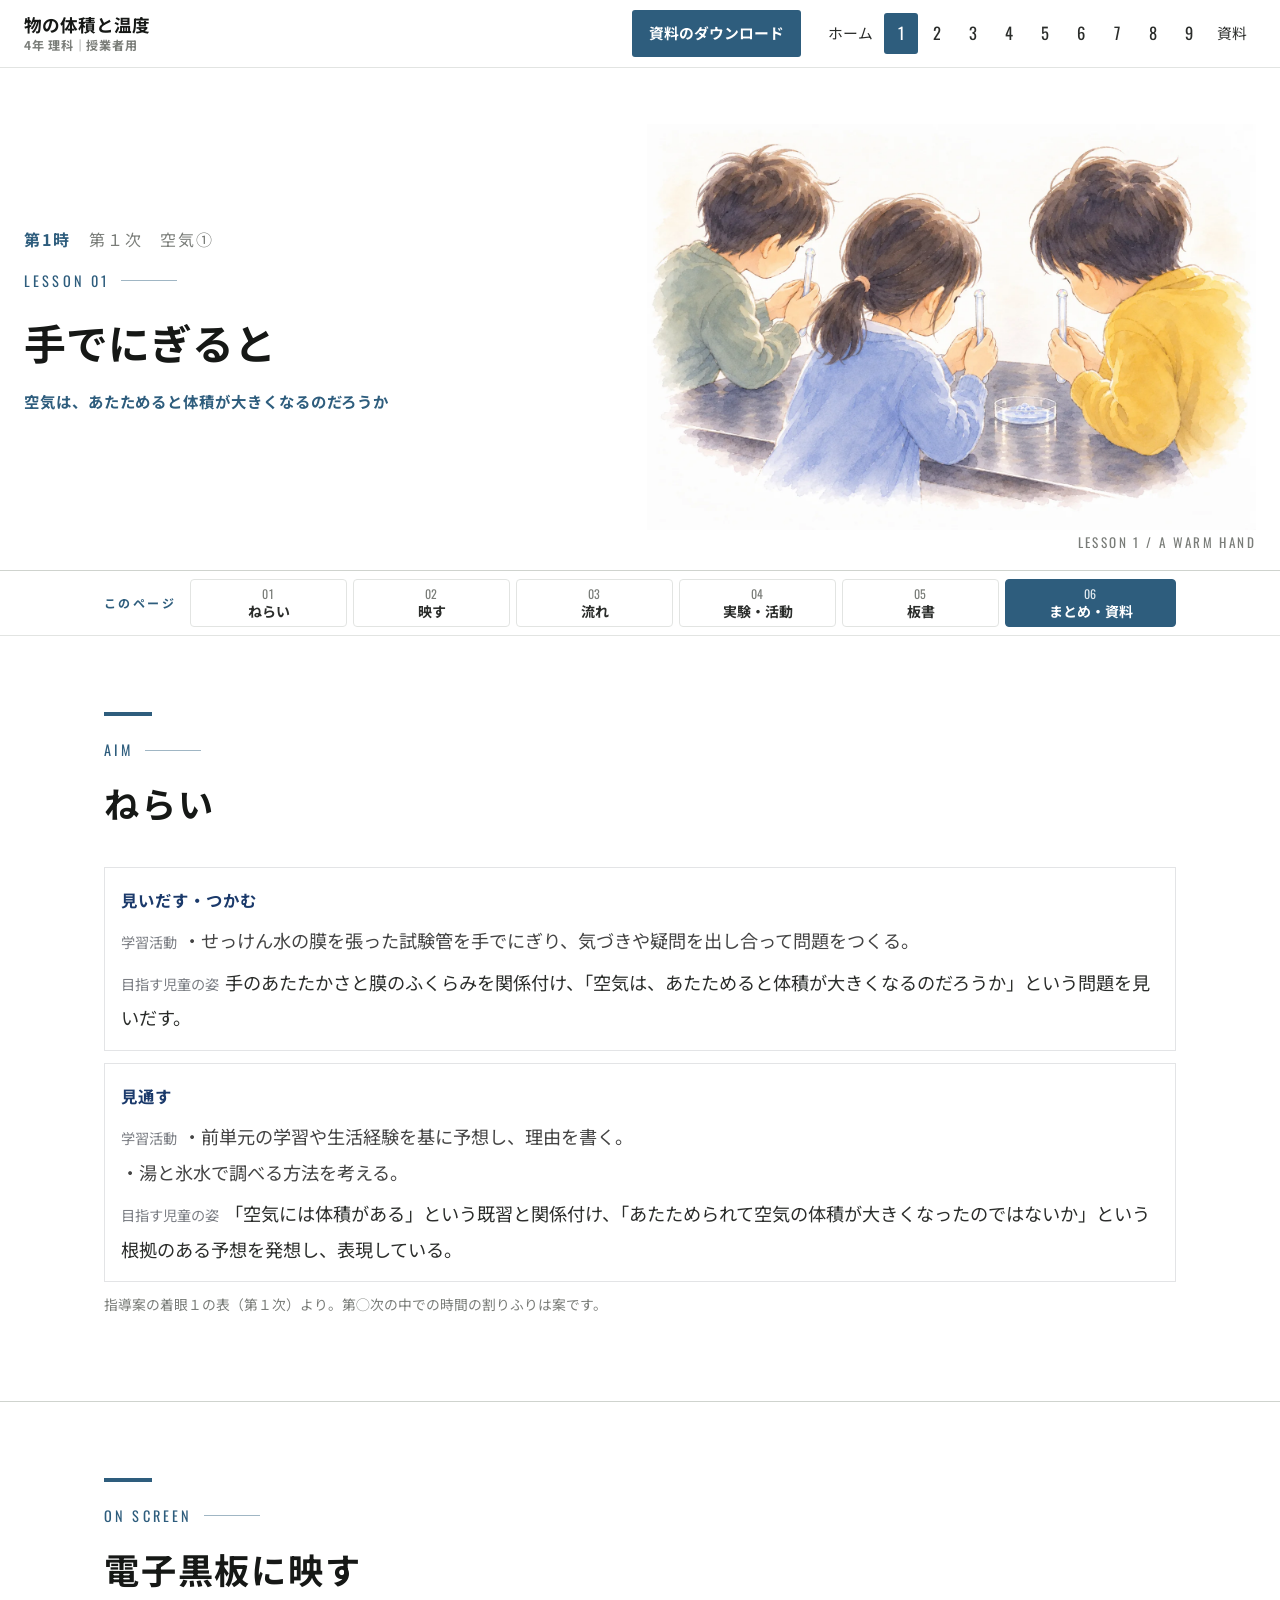
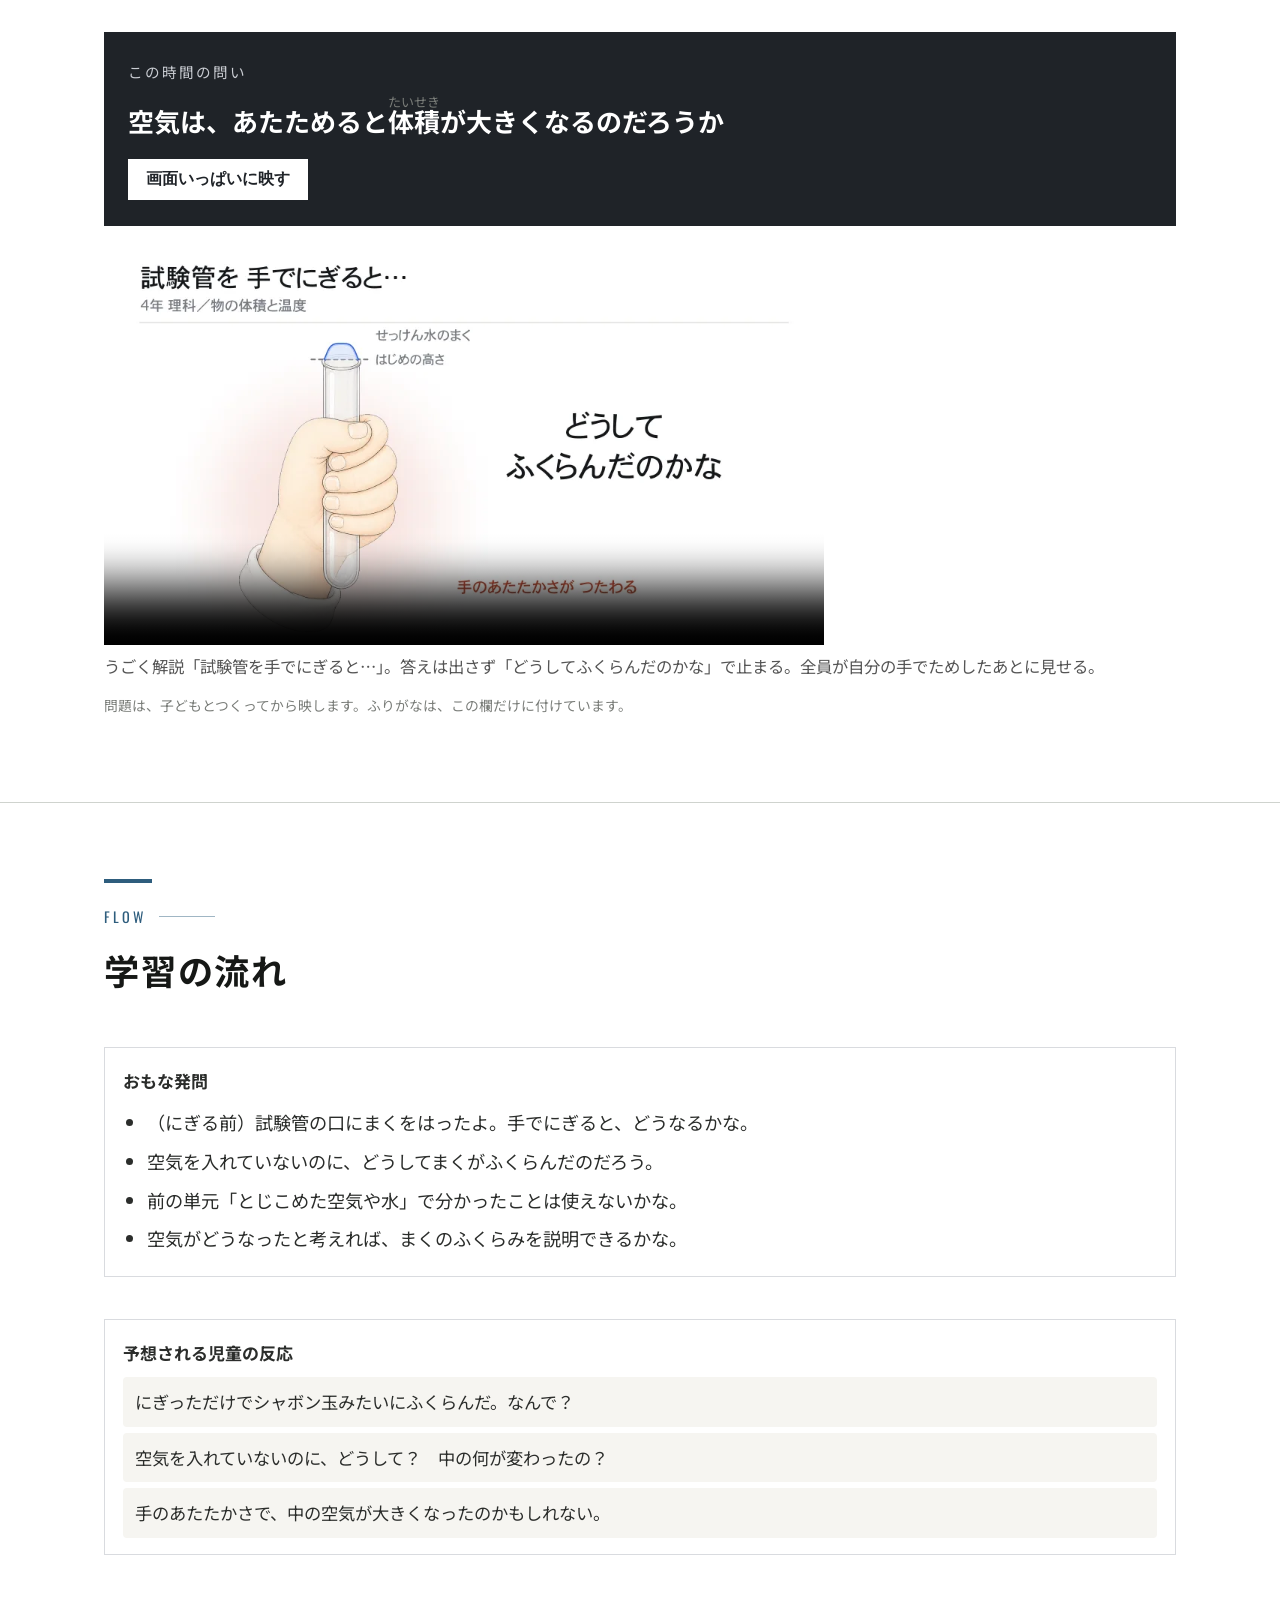
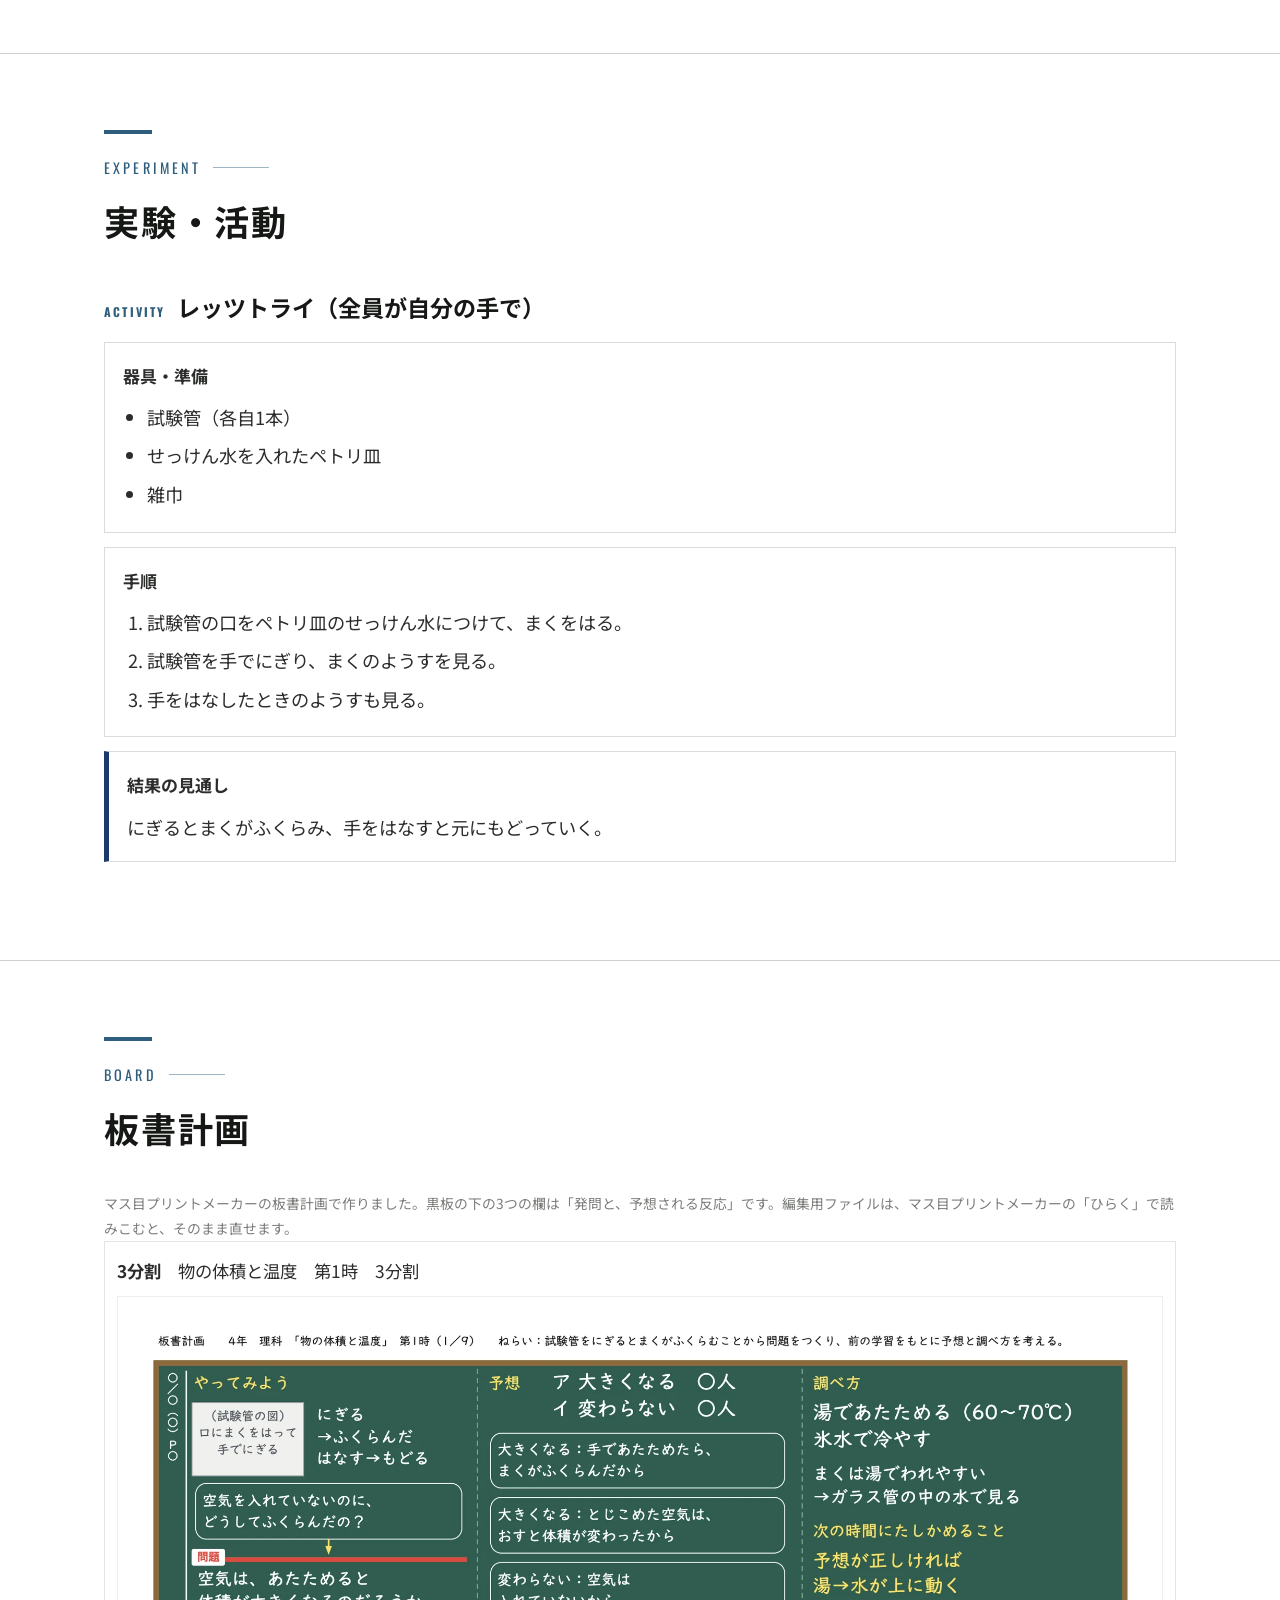
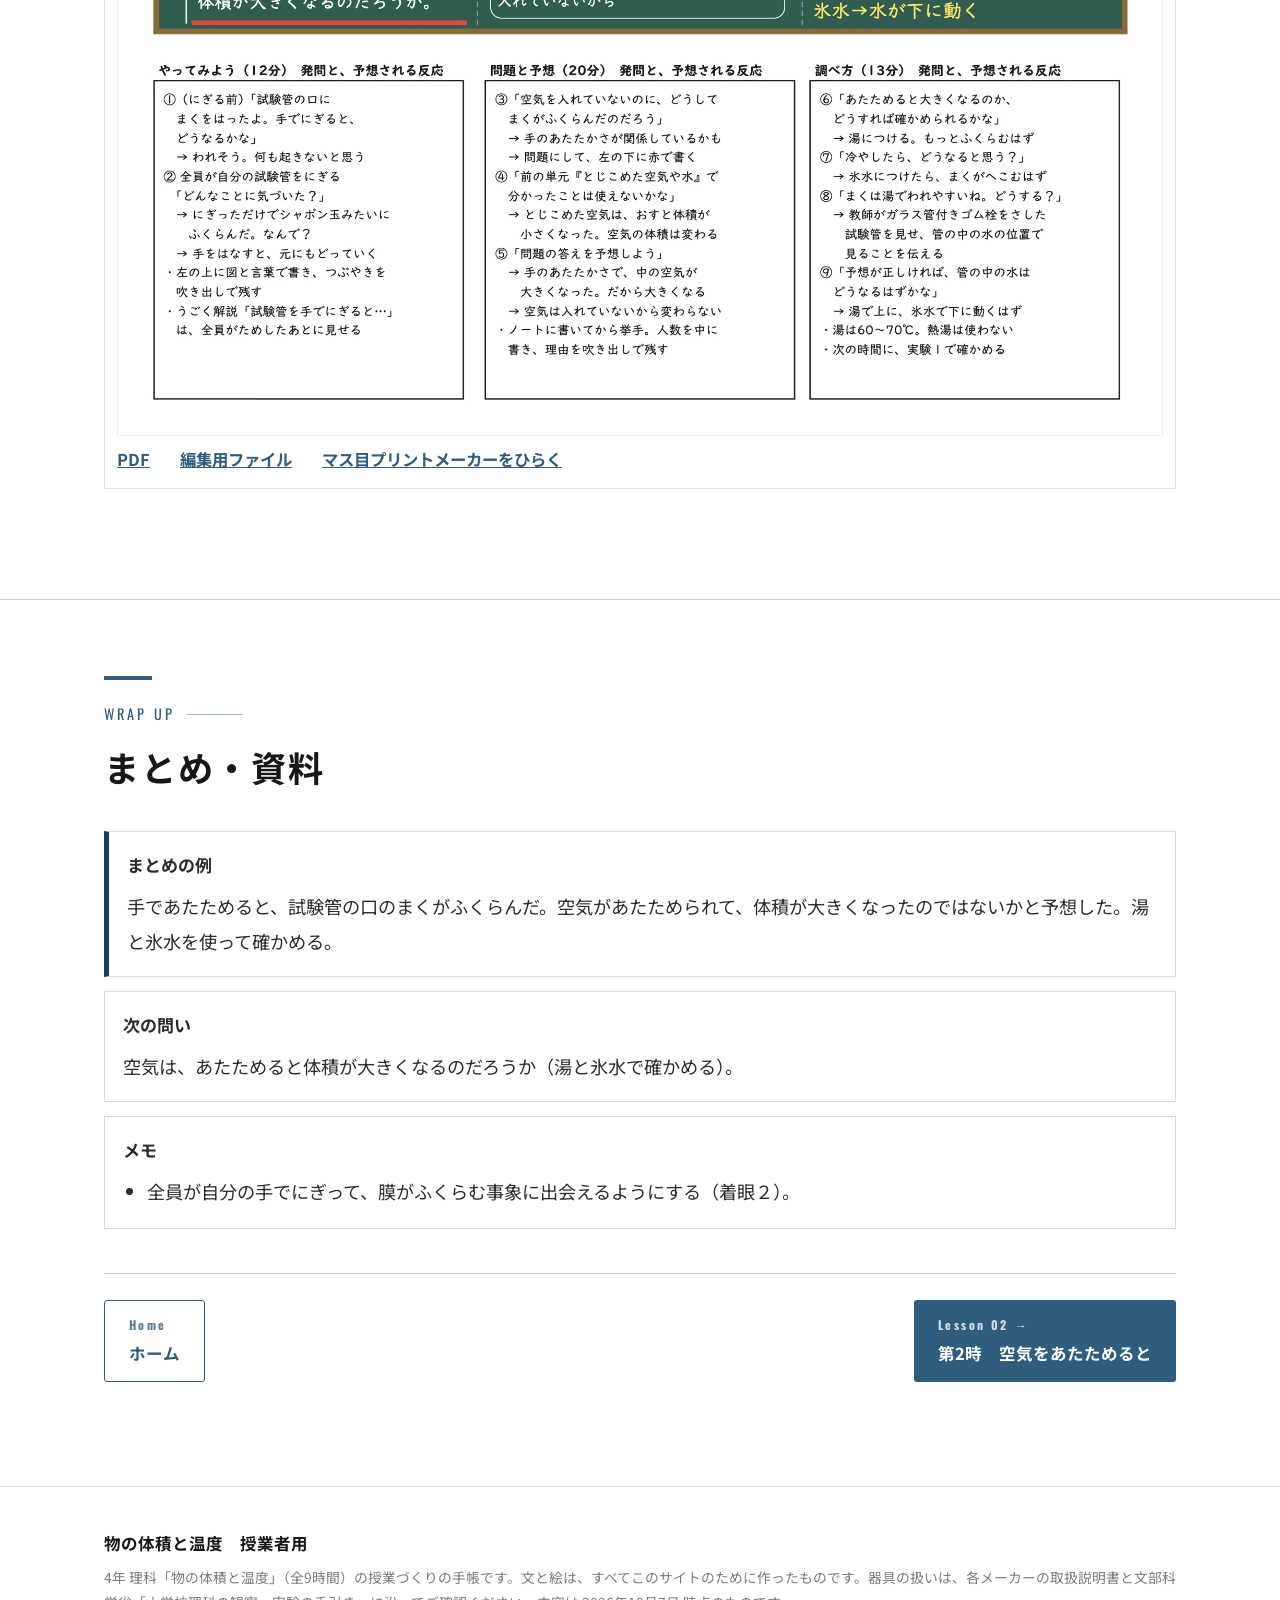
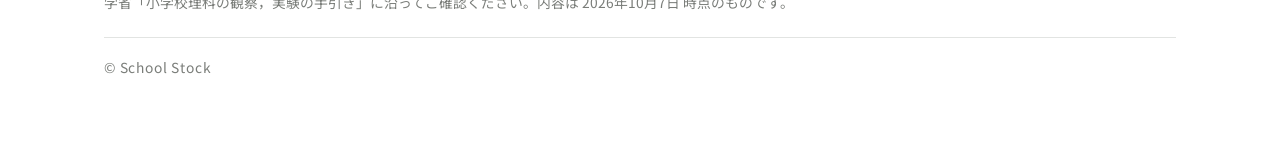
==== h01.html @ b077b233 "4年理科「物の体積と温度」授業者用サイトを公開 各時間のページ、本時の流れ（6場面）、資料のダウンロード（掲示物・カード・スライド・板書計画・ZIP）。  Co-Authored-By: Claude" ====
<!DOCTYPE html>
<html lang="ja">
<head>
<meta charset="UTF-8">
<meta name="viewport" content="width=device-width, initial-scale=1.0">
<title>第1時 手でにぎると｜物の体積と温度 授業者用</title>
<meta name="description" content="4年理科「物の体積と温度」第1時の授業者用ページ。空気は、あたためると体積が大きくなるのだろうか">
<meta name="robots" content="noindex">
<link rel="canonical" href="https://a-tozak.github.io/taiseki-to-ondo/h01.html">
<meta property="og:type" content="website">
<meta property="og:locale" content="ja_JP">
<meta property="og:site_name" content="物の体積と温度　授業者用">
<meta property="og:title" content="第1時 手でにぎると｜物の体積と温度 授業者用">
<meta property="og:description" content="4年理科「物の体積と温度」第1時の授業者用ページ。空気は、あたためると体積が大きくなるのだろうか">
<meta property="og:url" content="https://a-tozak.github.io/taiseki-to-ondo/h01.html">
<meta property="og:image" content="https://a-tozak.github.io/taiseki-to-ondo/assets/og.png">
<meta name="twitter:card" content="summary_large_image">
<link rel="preconnect" href="https://fonts.googleapis.com">
<link rel="preconnect" href="https://fonts.gstatic.com" crossorigin>
<link href="https://fonts.googleapis.com/css2?family=Noto+Sans+JP:wght@400;500;700;900&family=Oswald:wght@400;500&display=swap" rel="stylesheet">
<link rel="stylesheet" href="assets/site.css?v=20261007232726">
</head>
<body>
<header class="site-header"><div class="header-inner">
<a class="brand" href="index.html"><span class="brand-main">物の体積と温度</span><small>4年 理科｜授業者用</small></a>
<div class="header-right"><a class="head-dl" href="shiryo.html"><span class="dl-long">資料のダウンロード</span><span class="dl-short">資料</span></a><button class="nav-toggle" aria-label="メニュー" aria-expanded="false">メニュー</button></div>
<nav class="gnav"><ul><li><a href="index.html">ホーム</a></li><li><a href="h01.html" aria-current="page" class="num">1</a></li><li><a href="h02.html" class="num">2</a></li><li><a href="h03.html" class="num">3</a></li><li><a href="h04.html" class="num">4</a></li><li><a href="h05.html" class="num">5</a></li><li><a href="h06.html" class="num">6</a></li><li><a href="h07.html" class="num">7</a></li><li><a href="h08.html" class="num">8</a></li><li><a href="h09.html" class="num">9</a></li><li><a href="shiryo.html">資料</a></li></ul></nav>
</div></header>
<div class="hero"><div class="hero-inner">
<div class="hero-text"><p class="hero-era"><b>第1時</b>　第１次　空気①</p><p class="eyebrow">Lesson 01</p>
<h1 class="ja-phrase">手でにぎると</h1>
<p class="hero-mat">空気は、あたためると体積が大きくなるのだろうか</p>
</div>
<div class="hero-art"><img src="assets/img/wc_h01.webp" alt="手でにぎるとの水彩"></div>
<p class="hero-en">Lesson 1 / A warm hand</p>
</div></div>
<nav class="stepnav" aria-label="このページの中身"><div class="wrap"><p class="sn-lab">このページ</p><ol><li><a href="#nerai" data-step="nerai"><span class="n">01</span><span class="t">ねらい</span></a></li><li><a href="#utsusu" data-step="utsusu"><span class="n">02</span><span class="t">映す</span></a></li><li><a href="#nagare" data-step="nagare"><span class="n">03</span><span class="t">流れ</span></a></li><li><a href="#jikken" data-step="jikken"><span class="n">04</span><span class="t">実験・活動</span></a></li><li><a href="#bansho" data-step="bansho"><span class="n">05</span><span class="t">板書</span></a></li><li><a href="#matome" data-step="matome"><span class="n">06</span><span class="t">まとめ・資料</span></a></li></ol></div></nav><section class="block" id="nerai"><div class="wrap"><div class="sec-head"><div class="sec-head-text"><p class="eyebrow">Aim</p><h2 class="ja-phrase">ねらい</h2></div></div><ul class="nerai"><li><span class="dk">見いだす・つかむ</span><p class="ka"><span class="lb">学習活動</span>・せっけん水の膜を張った試験管を手でにぎり、気づきや疑問を出し合って問題をつくる。</p><p class="su"><span class="lb">目指す児童の姿</span>手のあたたかさと膜のふくらみを関係付け、「空気は、あたためると体積が大きくなるのだろうか」という問題を見いだす。</p></li><li><span class="dk">見通す</span><p class="ka"><span class="lb">学習活動</span>・前単元の学習や生活経験を基に予想し、理由を書く。<br>・湯と氷水で調べる方法を考える。</p><p class="su"><span class="lb">目指す児童の姿</span>「空気には体積がある」という既習と関係付け、「あたためられて空気の体積が大きくなったのではないか」という根拠のある予想を発想し、表現している。</p></li></ul><p class="src">指導案の着眼１の表（第１次）より。第◯次の中での時間の割りふりは案です。</p></div></section>
<section class="block" id="utsusu"><div class="wrap"><div class="sec-head"><div class="sec-head-text"><p class="eyebrow">On screen</p><h2 class="ja-phrase">電子黒板に映す</h2></div></div><div class="utsusu"><p class="lb">この時間の問い</p><p class="toi">空気は、あたためると<ruby>体積<rt>たいせき</rt></ruby>が大きくなるのだろうか</p><button type="button" class="btn-proj" data-proj="&lt;p class=&quot;plb&quot;&gt;第1時　この時間の問い&lt;/p&gt;&lt;p class=&quot;pt&quot;&gt;空気は、あたためると&lt;ruby&gt;体積&lt;rt&gt;たいせき&lt;/rt&gt;&lt;/ruby&gt;が大きくなるのだろうか&lt;/p&gt;">画面いっぱいに映す</button></div><div class="media"><video src="assets/img/ugoku_01_te_de_nigiru.mp4" poster="assets/img/ugoku_01_poster.webp" controls loop muted playsinline preload="none"></video><p>うごく解説「試験管を手でにぎると…」。答えは出さず「どうしてふくらんだのかな」で止まる。全員が自分の手でためしたあとに見せる。</p></div><p class="src">問題は、子どもとつくってから映します。ふりがなは、この欄だけに付けています。</p></div></section>
<section class="block" id="nagare"><div class="wrap"><div class="sec-head"><div class="sec-head-text"><p class="eyebrow">Flow</p><h2 class="ja-phrase">学習の流れ</h2></div></div><div class="flow-wrap"><div class="two" style="display:grid;gap:14px"><div class="box"><h3>おもな発問</h3><ul class="tlist"><li>（にぎる前）試験管の口にまくをはったよ。手でにぎると、どうなるかな。</li><li>空気を入れていないのに、どうしてまくがふくらんだのだろう。</li><li>前の単元「とじこめた空気や水」で分かったことは使えないかな。</li><li>空気がどうなったと考えれば、まくのふくらみを説明できるかな。</li></ul></div><div class="box"><h3>予想される児童の反応</h3><ul class="voice"><li>にぎっただけでシャボン玉みたいにふくらんだ。なんで？</li><li>空気を入れていないのに、どうして？　中の何が変わったの？</li><li>手のあたたかさで、中の空気が大きくなったのかもしれない。</li></ul></div></div></div></div></section>
<section class="block" id="jikken"><div class="wrap"><div class="sec-head"><div class="sec-head-text"><p class="eyebrow">Experiment</p><h2 class="ja-phrase">実験・活動</h2></div></div><h3 class="sub"><span class="en">Activity</span>レッツトライ（全員が自分の手で）</h3><div class="box"><h3>器具・準備</h3><ul class="tlist"><li>試験管（各自1本）</li><li>せっけん水を入れたペトリ皿</li><li>雑巾</li></ul></div><div class="box"><h3>手順</h3><ol class="tlist"><li>試験管の口をペトリ皿のせっけん水につけて、まくをはる。</li><li>試験管を手でにぎり、まくのようすを見る。</li><li>手をはなしたときのようすも見る。</li></ol></div><div class="box key"><h3>結果の見通し</h3>にぎるとまくがふくらみ、手をはなすと元にもどっていく。</div></div></section>
<section class="block" id="bansho"><div class="wrap"><div class="sec-head"><div class="sec-head-text"><p class="eyebrow">Board</p><h2 class="ja-phrase">板書計画</h2></div></div><p class="src">マス目プリントメーカーの板書計画で作りました。黒板の下の3つの欄は「発問と、予想される反応」です。編集用ファイルは、マス目プリントメーカーの「ひらく」で読みこむと、そのまま直せます。</p><figure class="bfig"><figcaption><b>3分割</b>　物の体積と温度　第1時　3分割</figcaption><a href="assets/bansho/h01a.pdf" target="_blank" rel="noopener"><img src="assets/bansho/h01a.webp" alt="第1時の板書計画" loading="lazy"></a><p class="bdl"><a href="assets/bansho/h01a.pdf" download>PDF</a>　<a href="assets/bansho/h01a.json" download>編集用ファイル</a>　<a href="https://a-tozak.github.io/School_Stock/tools/masume-print/" target="_blank" rel="noopener">マス目プリントメーカーをひらく</a></p></figure></div></section>
<section class="block" id="matome"><div class="wrap"><div class="sec-head"><div class="sec-head-text"><p class="eyebrow">Wrap up</p><h2 class="ja-phrase">まとめ・資料</h2></div></div><div class="box key"><h3>まとめの例</h3>手であたためると、試験管の口のまくがふくらんだ。空気があたためられて、体積が大きくなったのではないかと予想した。湯と氷水を使って確かめる。</div><div class="box"><h3>次の問い</h3>空気は、あたためると体積が大きくなるのだろうか（湯と氷水で確かめる）。</div><div class="box"><h3>メモ</h3><ul class="tlist"><li>全員が自分の手でにぎって、膜がふくらむ事象に出会えるようにする（着眼２）。</li></ul></div><div class="next-nav"><a class="btn-sub" href="index.html"><span><span class="lbl">Home</span>ホーム</span></a><a class="btn-main" href="h02.html"><span><span class="lbl">Lesson 02 →</span>第2時　空気をあたためると</span></a></div></div></section>
<footer class="site-footer"><div class="wrap">
<p class="f-name">物の体積と温度　授業者用</p>
<p class="f-sub">4年 理科「物の体積と温度」（全9時間）の授業づくりの手帳です。文と絵は、すべてこのサイトのために作ったものです。器具の扱いは、各メーカーの取扱説明書と文部科学省「小学校理科の観察，実験の手引き」に沿ってご確認ください。内容は 2026年10月7日 時点のものです。</p>
<p class="f-copy">© School Stock</p>
</div></footer>
<div class="proj" id="proj" hidden><button type="button" class="proj-close" aria-label="とじる">とじる</button><div class="proj-body" id="proj-body"></div></div>
<script src="assets/site.js"></script>
</body></html>
---- assets/site.css ----
/* ============================================================
   水害にそなえるまち 飯塚（4年 社会）学習サイト
   デザイン方針：研究大会サイトと同じ作り。フラット編集を土台に、
   Noto Sans JPの見出しと水彩で温かみを足す。色は3色（白い紙・墨・藍）
   文字の倍率は build.py の FONT_SCALE（本人指示：1.5倍は大きい→1.25倍）
   ============================================================ */
:root{
  --paper:#ffffff; --ink:#2b2d2b; --black:#161816;
  --line:#e2e4e2; --rule:#cfd3ce; --sub:#7a7d79;
  --accent:#2e5d7d; --accent-wash:#e7eef2;
  --font-hand:"Noto Sans JP","Hiragino Sans","BIZ UDPGothic",sans-serif;
  --font-body:"Noto Sans JP","Hiragino Sans","BIZ UDPGothic",sans-serif;
  --font-gothic:"Noto Sans JP","Hiragino Sans",sans-serif;
  --font-en:"Oswald","Arial Narrow",sans-serif;
}
*{margin:0;padding:0;box-sizing:border-box}
html{scroll-behavior:smooth}
body{font-family:var(--font-body);color:var(--ink);background:var(--paper);line-height:1.95;font-size:18.2px;-webkit-font-smoothing:antialiased;overflow-x:clip}
img{max-width:100%;display:block}
a{color:var(--accent)}
ruby rt{font-size:.48em;color:var(--sub);font-weight:400;letter-spacing:0}
.ja-phrase{word-break:auto-phrase;text-wrap:pretty}
.ja-phrase-c{word-break:auto-phrase;text-wrap:balance}
.nowrap{white-space:nowrap}
.wrap{max-width:1120px;margin:0 auto;padding:0 24px}

/* ---- 英字ラベル ---- */
.eyebrow{font-family:var(--font-en);font-size:14.3px;letter-spacing:.22em;text-transform:uppercase;color:var(--accent);display:flex;align-items:center;gap:12px}
.eyebrow::after{content:"";height:1px;width:56px;background:var(--accent);opacity:.45}
.eyebrow.ja{font-family:var(--font-body);font-weight:700;font-size:14.3px;letter-spacing:.16em;text-transform:none}

/* ---- 固定ヘッダー ---- */
.site-header{position:sticky;top:0;z-index:50;background:color-mix(in srgb,var(--paper) 92%,transparent);backdrop-filter:blur(6px);border-bottom:1px solid var(--line)}
.header-inner{max-width:1280px;margin:0 auto;padding:10px 24px;display:flex;align-items:center;gap:18px}
.brand{margin-right:auto;font-family:var(--font-hand);font-weight:700;font-size:17.6px;line-height:1.35;color:var(--black);text-decoration:none}
.brand small{display:block;font-size:12.1px;color:var(--sub);font-family:var(--font-body);letter-spacing:.06em;white-space:nowrap}
.brand-main{display:block;white-space:nowrap;overflow:hidden;text-overflow:ellipsis}
.header-right{display:flex;align-items:center;gap:10px;flex-shrink:0}
.head-dl{display:inline-flex;align-items:center;gap:7px;white-space:nowrap;font-size:14.8px;font-weight:700;text-decoration:none;color:#fff;background:var(--accent);padding:9px 17px;border-radius:3px}
.head-dl:hover{opacity:.88}
.dl-short{display:none}
.nav-toggle{display:none}
.gnav ul{display:flex;gap:2px;list-style:none;align-items:center}
.gnav a{display:block;padding:8px 9px;font-size:14.8px;color:var(--ink);text-decoration:none;border-radius:3px;white-space:nowrap}
.gnav a.num{font-family:var(--font-en);font-size:16.5px;letter-spacing:.04em;padding:4px 8px;min-width:34px;text-align:center}
.gnav a:hover{background:var(--accent-wash);color:var(--accent)}
.gnav a[aria-current="page"]{background:var(--accent);color:#fff}

/* ---- ヒーロー ---- */
.hero{position:relative;overflow:hidden;border-bottom:1px solid var(--rule)}
.hero-inner{max-width:1280px;margin:0 auto;padding:56px 24px 40px;display:grid;grid-template-columns:minmax(0,48%) minmax(0,52%);gap:32px;align-items:center}
.hero-text{position:relative;z-index:2}
.hero-era{font-size:16px;letter-spacing:.12em;color:var(--sub);margin-bottom:12px}
.hero-era b{color:var(--accent);font-weight:700}
.hero .eyebrow{margin-bottom:14px}
.hero h1{font-family:var(--font-hand);font-weight:700;color:var(--black);font-size:clamp(26.4px,3.52vw,41.8px);line-height:1.6;margin-bottom:14px;word-break:auto-phrase;text-wrap:pretty}
.hero h1 .q{display:block;font-family:var(--font-body);font-weight:700;font-size:14.3px;letter-spacing:.24em;color:var(--accent);margin-bottom:8px}
.hero .lede{font-size:17px;line-height:1.9;max-width:30em;color:var(--ink)}
.hero-day{display:inline-flex;align-items:baseline;gap:12px;margin-top:22px;font-family:var(--font-en);color:var(--accent);font-size:16.5px;letter-spacing:.1em}
.hero-day b{font-size:clamp(37.4px,4.4vw,57.2px);font-weight:500;line-height:1;letter-spacing:.02em}
.hero-day span{font-family:var(--font-body);font-size:15.4px;color:var(--ink);letter-spacing:.04em}
.hero-art{position:relative;z-index:1;min-height:280px}
.hero-art img{width:100%;height:100%;object-fit:contain}
.hero-art.photo img{object-fit:cover;aspect-ratio:4/3;border:1px solid var(--line)}
.hero-art .cap{font-size:13.8px;color:var(--sub);margin-top:8px;line-height:1.7}
.hero-en{position:absolute;right:24px;bottom:14px;z-index:2;font-family:var(--font-en);font-size:13.2px;letter-spacing:.18em;color:var(--sub);text-transform:uppercase}

/* ---- 学習問題の帯 ---- */
.theme-band{background:#fff;border-bottom:1px solid var(--rule);padding:60px 0 66px;text-align:center}
.tb-label{font-size:13.8px;letter-spacing:.34em;color:var(--accent);margin-bottom:20px;font-weight:700}
.tb-main{font-family:var(--font-gothic);font-weight:900;color:var(--black);font-size:clamp(22px,3.63vw,41.8px);line-height:1.7;letter-spacing:.01em;word-break:auto-phrase;text-wrap:balance}
.tb-main rt{font-weight:400}
.tb-sub{font-size:15.4px;color:var(--sub);margin-top:18px;line-height:1.9;word-break:auto-phrase;text-wrap:balance}

/* ---- セクション ---- */
section.block{padding:76px 0 84px;background:#fff;scroll-margin-top:64px}
section.block + section.block{border-top:1px solid var(--rule)}
.sec-head{margin-bottom:36px;display:flex;align-items:flex-end;gap:26px;justify-content:space-between}
.sec-head-text{flex:1;min-width:0}
.sec-head-text::before{content:"";display:block;width:48px;height:4px;background:var(--accent);margin-bottom:20px}
.sec-head h2{font-family:var(--font-hand);font-weight:700;color:var(--black);font-size:clamp(26.4px,3.3vw,35.2px);line-height:1.55;margin-top:12px;letter-spacing:.05em}
.sec-motif{width:150px;flex-shrink:0;margin-bottom:-6px}
.sec-motif img{width:100%;height:auto}
.sec-lead{font-size:17px;color:var(--ink);max-width:36em;margin-bottom:26px;line-height:2}
h3.sub{font-family:var(--font-hand);font-weight:700;font-size:clamp(18.7px,2.2vw,23.1px);color:var(--black);margin:40px 0 14px;line-height:1.7;display:flex;align-items:baseline;gap:12px}
h3.sub .en{font-family:var(--font-en);font-size:12.1px;letter-spacing:.18em;color:var(--accent);text-transform:uppercase}

/* ---- 写真 ---- */
.pgrid{display:grid;grid-template-columns:repeat(auto-fit,minmax(250px,1fr));gap:22px 24px}
.zgrid{display:grid;grid-template-columns:repeat(auto-fit,minmax(330px,1fr));gap:22px 24px}
figure.ph{margin:0;background:#fff;border:1px solid var(--line);padding:10px 10px 12px}
figure.ph img{width:100%;aspect-ratio:4/3;object-fit:cover}
.zgrid figure.ph img{aspect-ratio:auto;object-fit:contain;background:#fff}
figure.ph figcaption{font-size:14.8px;line-height:1.75;margin-top:10px;padding:0 2px}
figure.ph figcaption b{font-family:var(--font-hand);font-weight:700;font-size:16.5px;color:var(--black);display:block}
figure.ph figcaption .place{color:var(--ink);display:block}
figcaption .cr{display:block;font-family:var(--font-en);font-size:11.6px;letter-spacing:.12em;color:var(--sub);margin-top:4px;text-transform:uppercase}
.pair{display:grid;grid-template-columns:1fr 1fr;gap:12px;margin:0 0 22px;border:1px solid var(--line);padding:12px}
.pair figure.ph{border:none;padding:0}
.pair figure.ph figcaption b{font-size:15.4px}
.pair .place{grid-column:1/-1;font-size:14.8px;color:var(--ink);padding:4px 2px 0;border-top:1px solid var(--line);margin-top:2px}
.pair .place .cr{display:inline;margin-left:8px}
@media(max-width:560px){.pair{grid-template-columns:1fr}}

/* ---- 表 ---- */
.tbl{width:100%;margin:6px 0 0;display:block;overflow-x:auto}
.tbl table{width:100%;border-collapse:collapse;min-width:520px;font-size:16px}
.tbl th{text-align:left;font-weight:600;color:var(--black);padding:11px 10px;border-bottom:1px solid var(--rule);font-size:14.8px;letter-spacing:.06em;white-space:nowrap}
.tbl td{padding:12px 10px;border-bottom:1px solid var(--line);vertical-align:top;line-height:1.8;word-break:auto-phrase}
.tbl td:first-child{font-weight:600;color:var(--black);white-space:nowrap}
.tbl td b{font-family:var(--font-en);font-weight:500;font-size:18.7px;color:var(--accent);letter-spacing:.03em}
.src{font-size:13.8px;color:var(--sub);line-height:1.8;margin-top:10px}
.src a{color:var(--sub)}

/* ---- 最近の災害（年表） ---- */
.tl{list-style:none;margin-top:8px}
.tl li{position:relative;display:grid;grid-template-columns:190px 1fr;gap:26px;padding:0 0 26px}
.tl li::before{content:"";position:absolute;left:212px;top:10px;bottom:-4px;width:1px;background:var(--line)}
.tl li:last-child::before{display:none}
.tl li::after{content:"";position:absolute;left:208px;top:7px;width:9px;height:9px;border-radius:50%;background:#fff;border:2px solid var(--accent)}
.tl .d{font-family:var(--font-en);font-size:17px;letter-spacing:.05em;color:var(--accent);text-align:right;padding-right:34px;padding-top:2px}
.tl .b{padding-left:16px}
.tl .b b{font-family:var(--font-hand);font-weight:700;font-size:18.7px;color:var(--black)}
.tl .b p{font-size:16px;color:var(--ink);margin-top:2px}
.tl .b a{font-size:14.3px;display:inline-block;margin-top:4px}

/* ---- かんがえる ---- */
.toi-list{list-style:none;margin-top:4px}
.toi-list li{display:grid;grid-template-columns:84px 1fr;gap:16px;padding:22px 4px;border-top:1px solid var(--line)}
.toi-list li:last-child{border-bottom:1px solid var(--line)}
.toi-list .qno{font-family:var(--font-en);font-size:24.2px;color:var(--accent);letter-spacing:.04em;line-height:1.3;padding-top:2px}
.toi-list .q{font-family:var(--font-hand);font-weight:700;font-size:clamp(18.7px,2.2vw,22px);color:var(--black);line-height:1.8;word-break:auto-phrase}
.toi-list .hint{font-size:15.4px;color:var(--sub);margin-top:8px;line-height:1.85}
.toi-list .hint::before{content:"ヒント　";color:var(--accent);font-weight:700;font-size:13.2px;letter-spacing:.1em}

/* ---- しらべる（リンク） ---- */
.links{list-style:none;border-top:1px solid var(--line)}
.links li{display:grid;grid-template-columns:1fr auto;gap:4px 18px;align-items:baseline;padding:16px 4px;border-bottom:1px solid var(--line)}
.links .t{font-family:var(--font-hand);font-weight:700;font-size:18.2px;color:var(--accent);text-decoration:none;line-height:1.7}
.links .t:hover{text-decoration:underline}
.links .w{font-family:var(--font-en);font-size:12.6px;letter-spacing:.14em;color:var(--sub);white-space:nowrap}
.links p{grid-column:1/-1;font-size:15.4px;color:var(--ink);line-height:1.85;margin:0}
.links p::before{content:"ここを見る　";color:var(--accent);font-weight:700;font-size:13.2px;letter-spacing:.1em}
@media(max-width:560px){.links li{grid-template-columns:1fr}}

/* ---- ことば ---- */
.kotoba{border-top:1px solid var(--line)}
.kotoba > div{display:grid;grid-template-columns:260px 1fr;gap:14px;padding:16px 4px;border-bottom:1px solid var(--line)}
.kotoba dt{font-family:var(--font-hand);font-weight:700;font-size:19.8px;color:var(--black);line-height:1.6}
.kotoba dt rt{font-size:.5em}
.kotoba dd{font-size:16.5px;line-height:1.9}
@media(max-width:700px){.kotoba > div{grid-template-columns:1fr;gap:4px}}

/* ---- まとめ ---- */
.matome-card{border:1px solid var(--line);padding:34px 38px;background:#fff}
.matome-card .mc-label{font-family:var(--font-en);font-size:13.2px;letter-spacing:.2em;color:var(--accent);margin-bottom:12px}
.matome-card p.m{font-family:var(--font-hand);font-weight:700;font-size:clamp(19.8px,2.64vw,26.4px);line-height:1.9;color:var(--black);word-break:auto-phrase}
.nextq{margin-top:18px;border:1px dashed var(--sub);padding:20px 26px;display:grid;grid-template-columns:auto 1fr;gap:6px 22px;align-items:baseline}
.nextq .en{font-family:var(--font-en);font-size:13.2px;letter-spacing:.2em;color:var(--sub);text-transform:uppercase}
.nextq p{font-size:18.2px;font-weight:700;color:var(--black);line-height:1.8;word-break:auto-phrase}
@media(max-width:560px){.nextq{grid-template-columns:1fr}}

/* ---- 箱 ---- */
.note{margin-top:22px;padding:16px 20px;background:#fff;border:1px dashed var(--sub);font-size:16px;color:var(--sub);line-height:1.9}
.note b{color:var(--black)}
.warn{margin-top:22px;padding:18px 22px;border:1px solid var(--accent);background:var(--accent-wash);font-size:16px;line-height:1.95}
.warn h4{font-family:var(--font-hand);font-weight:700;font-size:18.2px;color:var(--accent);margin-bottom:6px}

/* ---- ボタン ---- */
.btn-main,.btn-sub{display:inline-flex;align-items:center;gap:9px;text-decoration:none;font-size:16.5px;font-weight:700;padding:12px 24px;border-radius:3px}
.btn-main{background:var(--accent);color:#fff}
.btn-sub{background:transparent;color:var(--accent);border:1px solid var(--accent)}
.btn-main:hover,.btn-sub:hover{opacity:.88}
.next-nav{display:flex;justify-content:space-between;gap:12px;flex-wrap:wrap;margin-top:44px;padding-top:26px;border-top:1px solid var(--rule)}
.next-nav a{max-width:100%}
.next-nav .lbl{font-family:var(--font-en);font-size:12.1px;letter-spacing:.2em;display:block;opacity:.8}

/* ---- 10時間の地図 ---- */
.lmap{display:grid;grid-template-columns:repeat(auto-fit,minmax(250px,1fr));gap:16px}
.lcard{background:#fff;border:1px solid var(--line);padding:22px 22px 20px;display:flex;flex-direction:column;gap:6px;text-decoration:none;color:var(--ink);min-height:150px}
.lcard:hover{border-color:var(--accent)}
.lcard .d{font-family:var(--font-en);font-size:14.3px;letter-spacing:.12em;color:var(--accent)}
.lcard .no{font-size:13.8px;font-weight:700;letter-spacing:.14em;color:var(--sub)}
.lcard h4{font-family:var(--font-hand);font-weight:700;font-size:18.2px;color:var(--black);line-height:1.7;flex:1;word-break:auto-phrase}
.lcard .en{font-family:var(--font-en);font-size:12.1px;letter-spacing:.12em;color:var(--sub);text-transform:uppercase}

/* ---- 帯（水彩＋一言） ---- */
.band{padding:30px 0 38px;background:#fff;border-top:1px solid var(--rule);border-bottom:1px solid var(--rule)}
.band-inner{max-width:1280px;margin:0 auto;padding:0 24px;display:flex;align-items:center;justify-content:center;gap:44px}
.band-inner img{width:30%;height:auto;flex-shrink:0}
.band-copy{flex:0 1 auto;min-width:0}
.band-copy .bc-label{font-family:var(--font-en);font-size:13.2px;letter-spacing:.22em;color:var(--accent);margin-bottom:12px}
.band-copy p{font-family:var(--font-hand);font-weight:700;color:var(--black);font-size:clamp(18.7px,2.31vw,26.4px);line-height:1.9;word-break:auto-phrase;text-wrap:pretty}
.band-copy .sm{font-family:var(--font-body);font-weight:400;font-size:15.4px;color:var(--sub);margin-top:10px}

/* ---- つかい方 ---- */
.steps{list-style:none;margin-top:4px}
.steps li{position:relative;display:grid;grid-template-columns:130px 1fr;gap:26px;padding:0 0 26px}
.steps li::before{content:"";position:absolute;left:152px;top:12px;bottom:-4px;width:1px;background:var(--line)}
.steps li:last-child::before{display:none}
.steps li::after{content:"";position:absolute;left:148px;top:9px;width:9px;height:9px;border-radius:50%;background:#fff;border:2px solid var(--accent)}
.steps .n{font-family:var(--font-en);font-size:17.6px;letter-spacing:.08em;color:var(--accent);text-align:right;padding-right:34px;padding-top:2px}
.steps .b{padding-left:16px}
.steps .b b{font-family:var(--font-hand);font-weight:700;font-size:19.8px;color:var(--black)}
.steps .b p{font-size:16px;color:var(--ink);margin-top:2px}

/* ---- 出典 ---- */
.srcs{list-style:none;border-top:1px solid var(--line)}
.srcs li{padding:12px 4px;border-bottom:1px solid var(--line);font-size:16px;line-height:1.85}

/* ---- フッター ---- */
.site-footer{border-top:1px solid var(--line);background:#fff;padding:40px 0 80px;margin-top:20px}
.f-art{width:88px;margin:0 0 18px}
.f-art img{width:100%;height:auto}
.site-footer .f-name{font-family:var(--font-hand);font-weight:700;font-size:16.5px;color:var(--black)}
.site-footer .f-sub{font-size:13.8px;color:var(--sub);margin-top:6px;line-height:1.8}
.site-footer .f-copy{font-size:13.8px;letter-spacing:.06em;color:var(--sub);margin-top:22px;padding-top:16px;border-top:1px solid var(--line)}

/* ---- レスポンシブ ---- */
@media(max-width:1080px){
  .hero-inner{grid-template-columns:1fr;padding-top:36px}
  .hero-art{min-height:200px;order:-1}
  .nav-toggle{display:block;appearance:none;background:none;border:1px solid var(--line);border-radius:3px;padding:6px 12px;font-size:14.3px;color:var(--ink);cursor:pointer;white-space:nowrap;flex-shrink:0;font-family:var(--font-body)}
  .brand{max-width:calc(100% - 210px);font-size:15.4px}
  .head-dl{font-size:13.8px;padding:8px 13px}
  .gnav{display:none;position:absolute;top:100%;left:0;right:0;background:var(--paper);border-bottom:1px solid var(--line)}
  .gnav.open{display:block}
  .gnav ul{flex-wrap:wrap;padding:10px 16px 14px;gap:6px}
  .gnav a{padding:9px 12px;font-size:15.4px;border:1px solid var(--line)}
  .gnav a.num{min-width:40px}
  .theme-band{padding:44px 0 48px}
  .tl li{grid-template-columns:86px 1fr}
  .tl li::before{left:104px}.tl li::after{left:100px}
  .tl .d{padding-right:24px;font-size:14.8px}
  .steps li{grid-template-columns:70px 1fr}.steps li::before{left:90px}.steps li::after{left:86px}.steps .n{padding-right:22px}
  .band-inner{flex-direction:column;gap:18px}.band-inner img{width:60%}
  .sec-motif{width:92px}
}
/* ---- テーマ型のヒーローとカード（2026-09-06 本人指示：問いを先に並べない） ---- */
.hero-mat{font-size:15.4px;color:var(--accent);font-weight:700;letter-spacing:.06em;margin:-4px 0 14px}
.lmap{grid-template-columns:repeat(auto-fit,minmax(230px,1fr));gap:18px}
.lcard{padding:0 0 18px;gap:0;min-height:0}
.lcard img{width:100%;aspect-ratio:3/2;object-fit:contain;background:#fff;border-bottom:1px solid var(--line);padding:6px}
.lcard .no{display:flex;justify-content:space-between;align-items:baseline;padding:14px 18px 0;font-size:13.8px;color:var(--sub);letter-spacing:.14em}
.lcard .no .d{font-family:var(--font-en);font-size:13.2px;letter-spacing:.12em;color:var(--accent)}
.lcard h4{font-family:var(--font-hand);font-weight:700;font-size:22px;color:var(--black);line-height:1.5;padding:4px 18px 0;flex:0 0 auto}
.lcard p{font-size:14.3px;color:var(--sub);line-height:1.7;padding:6px 18px 0}
.toi-main{border:1px solid var(--accent);background:var(--accent-wash);padding:20px 26px;margin:0 0 22px}
.toi-main .lab{display:block;font-size:13.2px;font-weight:700;letter-spacing:.24em;color:var(--accent);margin-bottom:6px}
.toi-main p{font-family:var(--font-hand);font-weight:700;font-size:clamp(20.9px,2.64vw,26.4px);color:var(--black);line-height:1.7}
/*NOSCALE*/
@media(max-width:640px){
  .hero-en{display:none}
  .dl-long{display:none}.dl-short{display:inline}
  .head-dl{padding:8px 11px;font-size:15px}
  .nav-toggle{font-size:14px;padding:7px 10px}
  .header-inner{gap:10px;padding:10px 14px}
  .brand{max-width:calc(100% - 150px);font-size:15px}
  .brand small{font-size:11px}
  .gnav a{font-size:16px}.gnav a.num{font-size:17px}
  .hero-day b{font-size:44px}
  .tbl table{min-width:640px}
  .toi-list li{grid-template-columns:44px 1fr;gap:10px}
  .toi-list .qno{font-size:27px}
  .matome-card{padding:24px 20px}
  .sec-head{align-items:flex-start;flex-direction:column-reverse;gap:10px}
}
@media print{.site-header,.next-nav,.head-dl{display:none}section.block{padding:30px 0}}

/* ---- 付箋（問い・まとめをかくす。タップではがす）---- */
.fusen-wrap{position:relative}
.fusen-wrap:not(.open) .fusen-body{visibility:hidden}
.fusen{position:absolute;inset:-6px -8px;width:auto;height:auto;border:0;cursor:pointer;
  background:#fff6c2;border-radius:2px;box-shadow:0 3px 10px rgba(0,0,0,.14),inset 0 -24px 0 rgba(0,0,0,.025);
  transform:rotate(-.6deg);display:flex;flex-direction:column;align-items:center;justify-content:center;gap:6px;
  font-family:var(--font-hand);color:#5a4a12;transition:transform .42s cubic-bezier(.4,0,.2,1),opacity .42s;z-index:2}
.fusen::before{content:"";position:absolute;top:-10px;left:50%;transform:translateX(-50%) rotate(1.5deg);width:74px;height:22px;background:rgba(210,200,160,.55)}
.fusen .fl{font-size:22px;font-weight:700;letter-spacing:.06em}
.fusen .ft{font-size:13px;color:#8a7a3a;letter-spacing:.1em}
.fusen:hover{transform:rotate(-.6deg) translateY(-2px)}
.fusen.peel{transform:rotate(8deg) translate(30%,-40%) scale(.85);opacity:0;pointer-events:none}
.toi-list li .fusen-wrap{min-height:64px}
@media(max-width:560px){.fusen .fl{font-size:18px}.fusen .ft{font-size:12px}}

#matome .fusen-wrap + .fusen-wrap{margin-top:26px}

/* ---- いまここ（段取りバー）---- */
.stepnav{position:sticky;top:60px;z-index:40;background:color-mix(in srgb,var(--paper) 94%,transparent);backdrop-filter:blur(6px);border-bottom:1px solid var(--line)}
.stepnav .wrap{display:flex;align-items:center;gap:14px;padding-top:8px;padding-bottom:8px}
.stepnav .sn-lab{font-size:12px;font-weight:700;letter-spacing:.2em;color:var(--accent);white-space:nowrap;flex-shrink:0}
.stepnav ol{list-style:none;display:flex;gap:6px;flex:1;min-width:0;overflow-x:auto;scrollbar-width:none}
.stepnav ol::-webkit-scrollbar{display:none}
.stepnav li{flex:1 0 auto}
.stepnav a{display:flex;flex-direction:column;align-items:center;gap:1px;min-width:92px;padding:6px 10px;border:1px solid var(--line);border-radius:4px;text-decoration:none;color:var(--ink);background:#fff;line-height:1.3}
.stepnav a .n{font-family:var(--font-en);font-size:12px;letter-spacing:.08em;color:var(--sub)}
.stepnav a .t{font-size:14px;font-weight:700}
.stepnav a .d{font-size:10.5px;color:var(--sub);white-space:nowrap}
.stepnav a.on{background:var(--accent);border-color:var(--accent);color:#fff}
.stepnav a.on .n,.stepnav a.on .d{color:#dfe8ee} .stepnav a.on rt{color:#dfe8ee}
@media(max-width:860px){.stepnav a{min-width:0;padding:6px 6px}.stepnav a .d{display:none}}
@media(max-width:560px){.stepnav .sn-lab{display:none}.stepnav a{padding:5px 4px}.stepnav a .t{font-size:13px}}
.now-guide{display:flex;gap:12px;align-items:baseline;background:var(--accent-wash);border-left:4px solid var(--accent);padding:12px 16px;margin:0 0 26px;font-size:15.5px;line-height:1.8}
.now-guide .ng-lab{font-size:12px;font-weight:700;letter-spacing:.18em;color:var(--accent);white-space:nowrap}
.go-next{display:inline-flex;align-items:center;gap:10px;margin-top:30px;padding:10px 18px;border:1px solid var(--accent);border-radius:3px;color:var(--accent);text-decoration:none;font-weight:700;font-size:15px}
.go-next span{font-size:12px;font-weight:400;letter-spacing:.14em;color:var(--sub)}
.go-next:hover{background:var(--accent);color:#fff}
.today-box{display:flex;flex-wrap:wrap;align-items:baseline;gap:8px 16px;border:2px solid var(--accent);padding:14px 20px;margin:0 0 26px;font-size:16px}
.today-box .tb-l{font-size:12px;font-weight:700;letter-spacing:.2em;color:var(--accent)}
.today-box a{font-weight:700;font-size:19px}
.today-box .tb-s{font-size:13px;color:var(--sub)}
.lcard.today{outline:3px solid var(--accent);outline-offset:3px}

/* ---- 資料番号（教科書と同じ、ア・イ・ウ）---- */
.sl{display:inline-block;background:var(--accent);color:#fff;font-weight:700;font-size:13px;line-height:1;padding:5px 7px;border-radius:3px;margin-right:8px;vertical-align:2px;letter-spacing:0}
h3.sub .sl{vertical-align:3px}

/* 授業者用の足し分（2026-10-06） */
.cards6{display:grid;grid-template-columns:repeat(3,1fr);gap:12px;margin:14px 0 0}
@media (min-width:900px){.cards6{grid-template-columns:repeat(6,1fr)}}
.cards6 img{display:block;width:100%;height:auto;border:1px solid #e3e4e6;background:#fff}
.tlist{margin:6px 0 0;padding-left:1.3em;line-height:1.9}
.tlist li{margin:4px 0}
.box{border:1px solid #d9dbdf;background:#fff;padding:16px 18px;margin:14px 0}
.box h3{margin:0 0 8px;font-size:17px}
.box.key{border-left:5px solid #1b3a6b}
.box.warn2{border-left:5px solid #c8372d;background:#fdf6f5}
.nerai{list-style:none;padding:0;margin:0;display:grid;gap:12px}
.nerai li{background:#fff;border:1px solid #e3e4e6;padding:14px 16px}
.nerai .dk{display:inline-block;font-weight:700;color:#1b3a6b;margin-right:10px;font-size:.9em;letter-spacing:.06em}
.nerai .ka{margin:6px 0 0;color:#444}
.nerai .su{margin:6px 0 0}
.nerai .lb{font-size:.78em;color:#7a7d83;margin-right:6px}
.flow{list-style:none;padding:0;margin:0;display:grid;gap:14px}
.flow>li{background:#fff;border:1px solid #e3e4e6;padding:16px 18px}
.flow .act{font-weight:700;display:flex;justify-content:space-between;gap:12px}
.flow .act .tm{font-family:Oswald,sans-serif;color:#1b3a6b;white-space:nowrap}
.flow .subs{margin:8px 0 0;padding-left:1.2em}
.flow .two{display:grid;gap:14px;margin-top:10px}
@media (min-width:900px){.flow .two{grid-template-columns:1fr 1fr}}
.flow h4{margin:0 0 4px;font-size:.82em;color:#7a7d83;letter-spacing:.08em}
.voice{list-style:none;padding:0;margin:0;display:grid;gap:6px}
.voice li{background:#f6f5f1;border-radius:4px;padding:8px 12px;font-size:.95em}
.mondai{border:2px solid #1f2328;padding:12px 16px;margin:4px 0;font-weight:700;background:#fff}
.mondai .lb{display:inline-block;background:#1f2328;color:#fff;font-size:.8em;padding:2px 8px;margin-right:10px}
.utsusu{background:#1f2328;color:#fff;padding:26px 24px;margin:0}
.utsusu .lb{font-size:.8em;letter-spacing:.14em;color:#c9ccd2}
.utsusu .toi{font-size:26px;font-weight:700;line-height:1.7;margin:8px 0 16px;word-break:auto-phrase}
.utsusu rt{font-size:.5em}
.btn-proj{display:inline-block;background:#fff;color:#1f2328;border:0;font-weight:700;padding:10px 18px;font-size:16px;cursor:pointer}
.media{margin:14px 0 0}
.media video{width:100%;max-width:720px;display:block;background:#fff}
.media p{font-size:.9em;color:#555;margin:6px 0 0}
.bansho{display:grid;gap:10px}
@media (min-width:900px){.bansho{grid-template-columns:repeat(3,1fr)}}
.bansho div{background:#2f4a3a;color:#f2f2ec;padding:14px 16px;min-height:90px}
.bansho b{display:block;font-size:.8em;letter-spacing:.12em;color:#cfe3d4;margin-bottom:6px}
.bfig{margin:0 0 26px;background:#fff;border:1px solid #e3e4e6;padding:12px}
.bfig figcaption{margin:0 0 8px;font-size:.95em}
.bfig img{display:block;width:100%;height:auto;border:1px solid #eee}
.bdl{margin:8px 0 0;font-size:.9em}
.bdl a{margin-right:14px;font-weight:700}
.files{list-style:none;padding:0;margin:0;display:grid;gap:10px}
.files li{padding:14px 16px;background:#fff;border:1px solid #e3e4e6}
.files a{font-weight:700}
.files p{margin:4px 0 0;font-size:.9em;color:#555}
.ltable{width:100%;border-collapse:collapse;background:#fff;font-size:.95em}
.ltable th,.ltable td{border:1px solid #e3e4e6;padding:10px 12px;vertical-align:top;text-align:left}
.ltable th{background:#f3f2ee;white-space:nowrap}
.ltable a{font-weight:700}
.tblwrap{overflow-x:auto}
.toi3{list-style:none;padding:0;margin:18px 0 0;display:grid;gap:10px;text-align:left}
.toi3 li{display:grid;grid-template-columns:4.6em 1fr;gap:10px;align-items:baseline}
.toi3 .who{font-weight:700;color:#1b3a6b}
.proj{position:fixed;inset:0;background:#fff;z-index:1000;display:flex;align-items:center;justify-content:center;padding:4vw}
.proj[hidden]{display:none}
.proj-body{max-width:1500px;width:100%;text-align:center}
.proj-body .pt{font-size:clamp(26px,4.4vw,80px);font-weight:900;line-height:1.6;color:#1f2328;word-break:auto-phrase}
.proj-body .pt rt{font-size:.42em;font-weight:500}
.proj-body .plb{font-size:clamp(14px,1.6vw,26px);letter-spacing:.2em;color:#555;margin-bottom:2vw}
.proj-body .pcards{display:grid;grid-template-columns:repeat(6,1fr);gap:1.4vw;margin-top:3vw}
.proj-body .pcards img{width:100%;border:1px solid #ddd}
.proj-close{position:fixed;top:16px;right:16px;font-size:18px;padding:10px 18px;background:#1f2328;color:#fff;border:0;cursor:pointer}
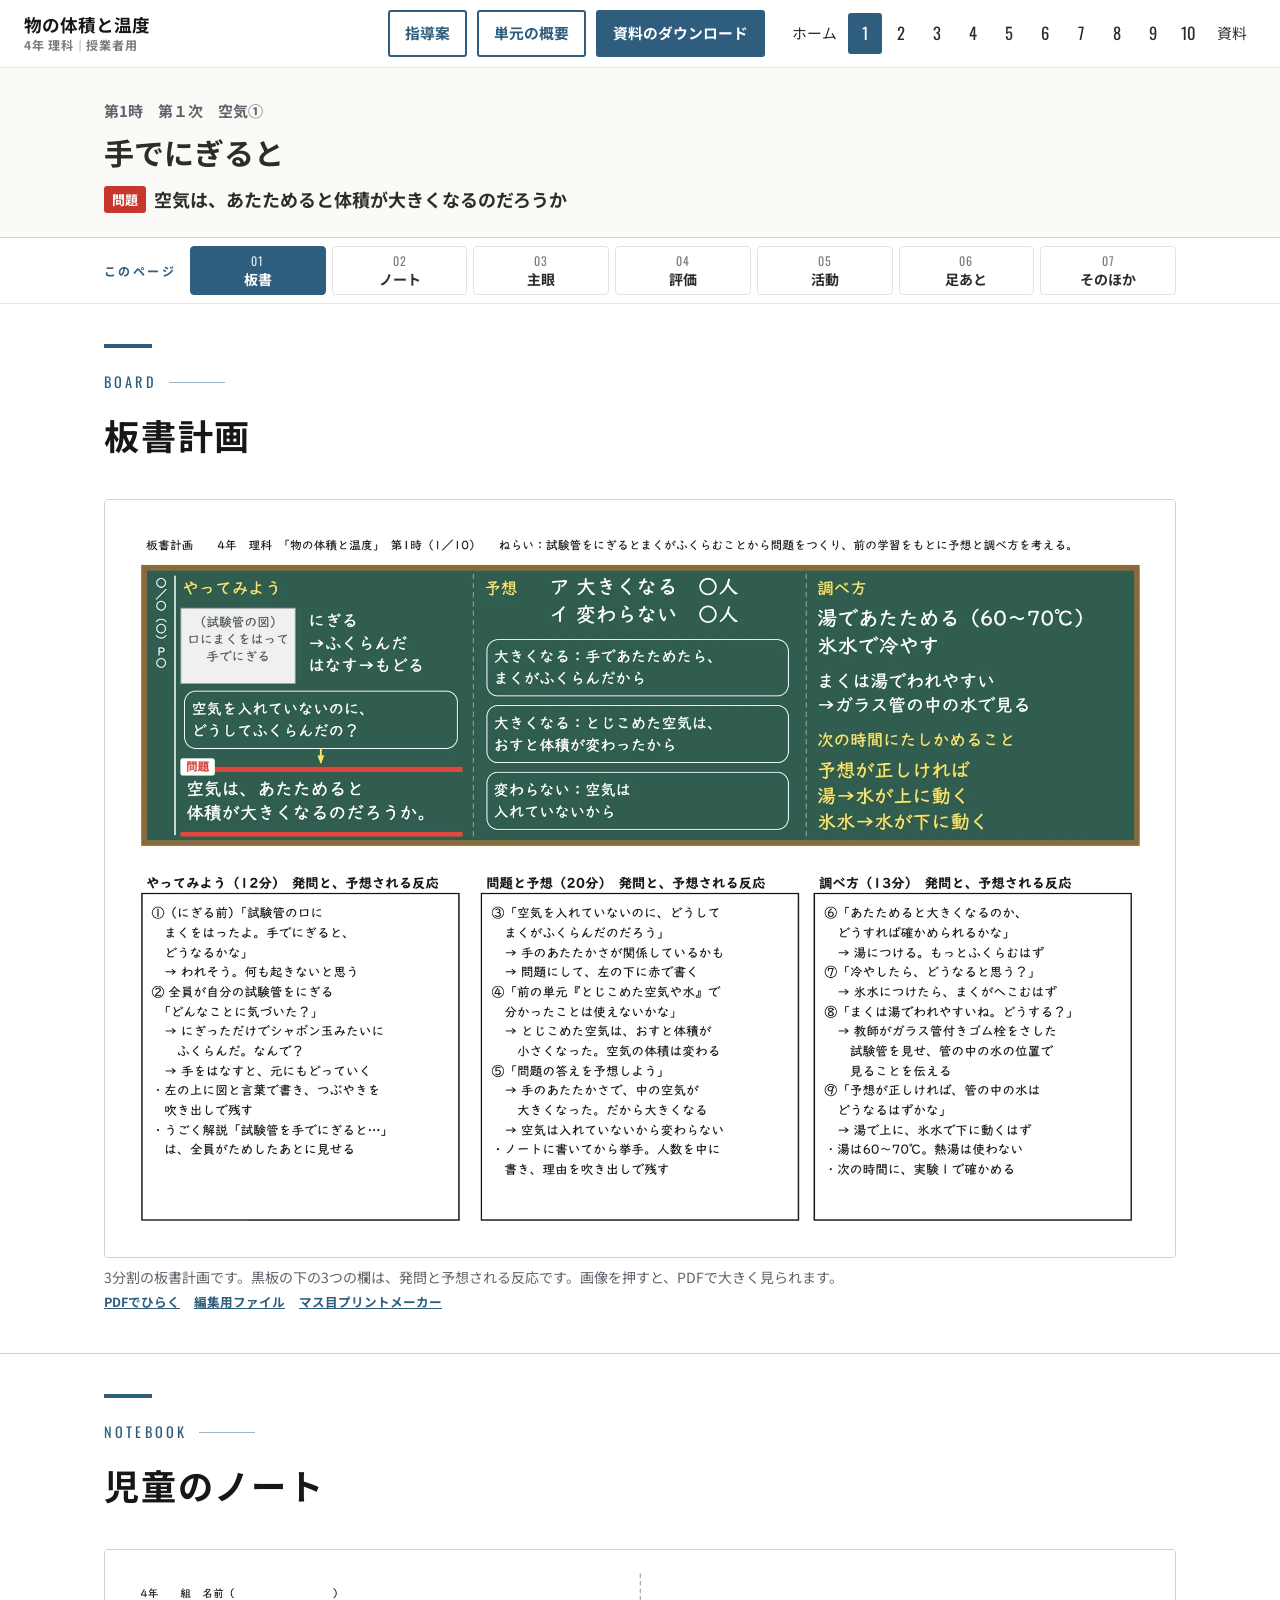
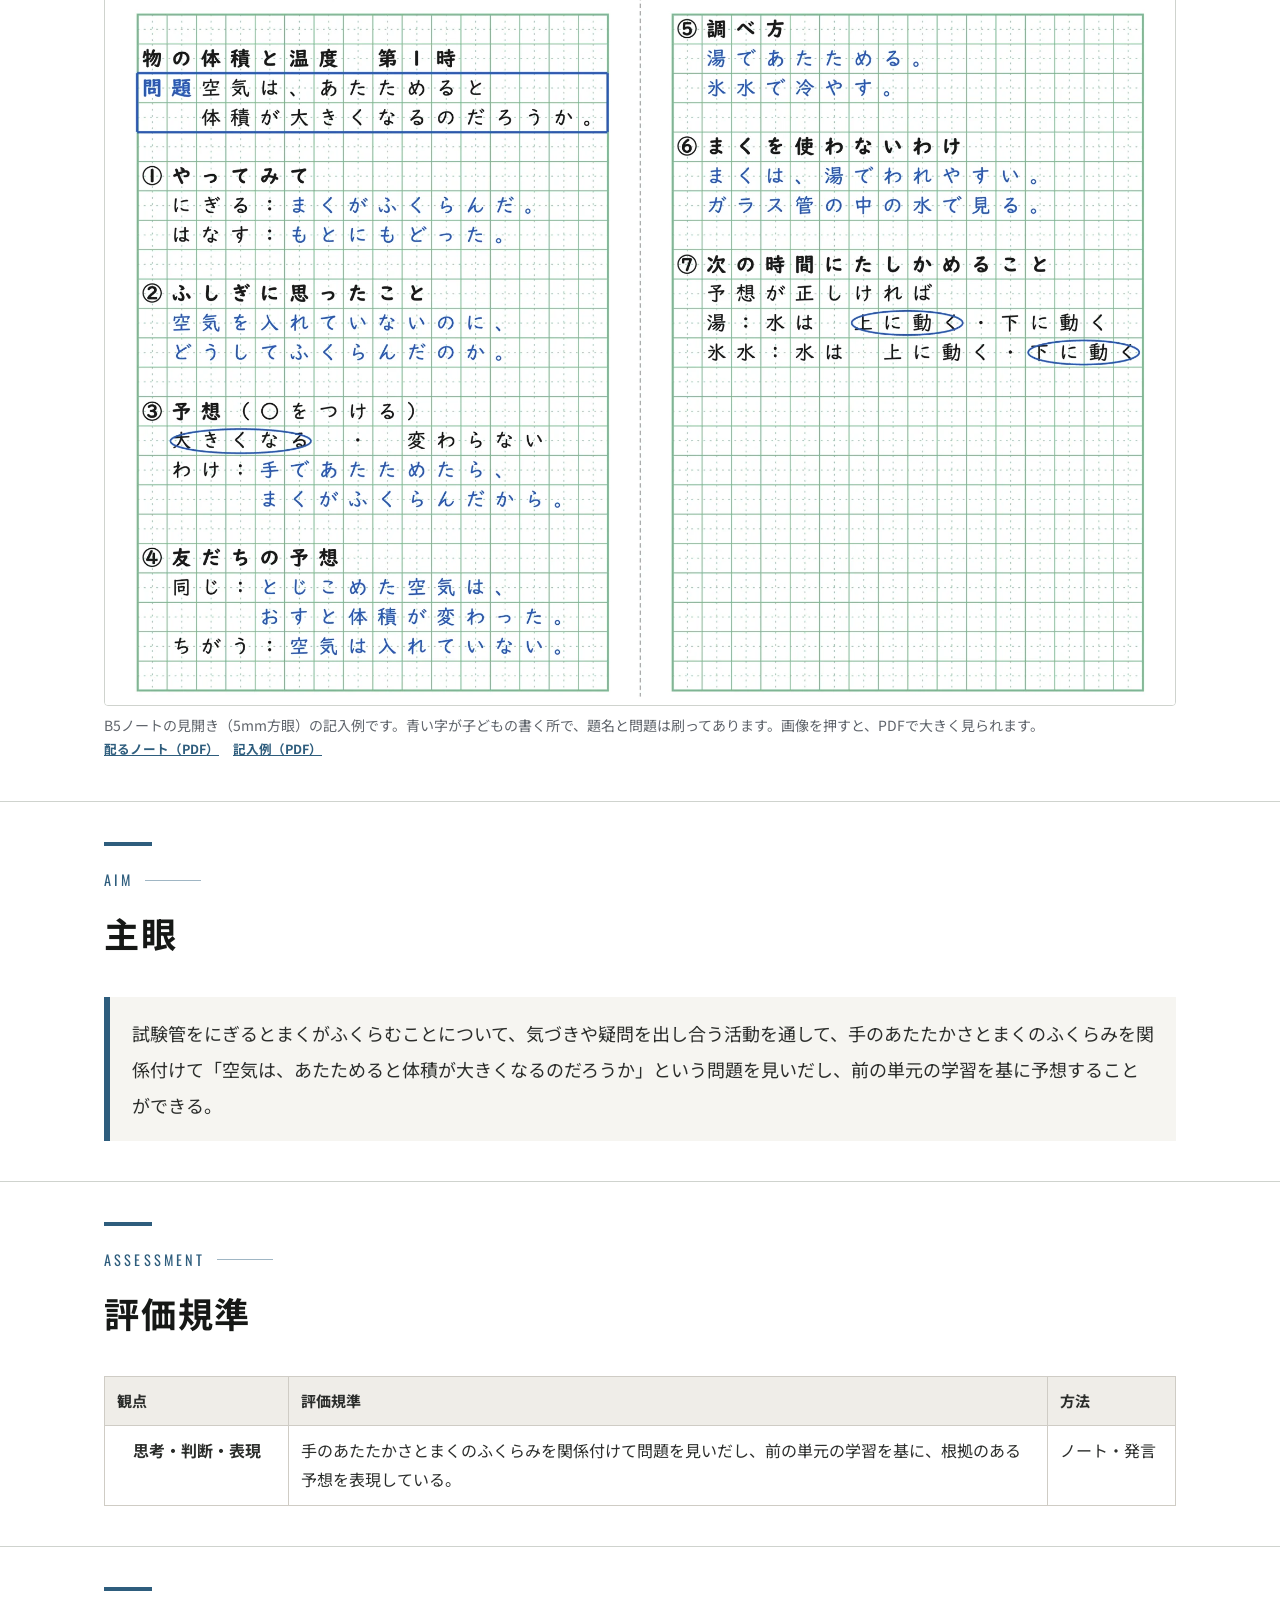
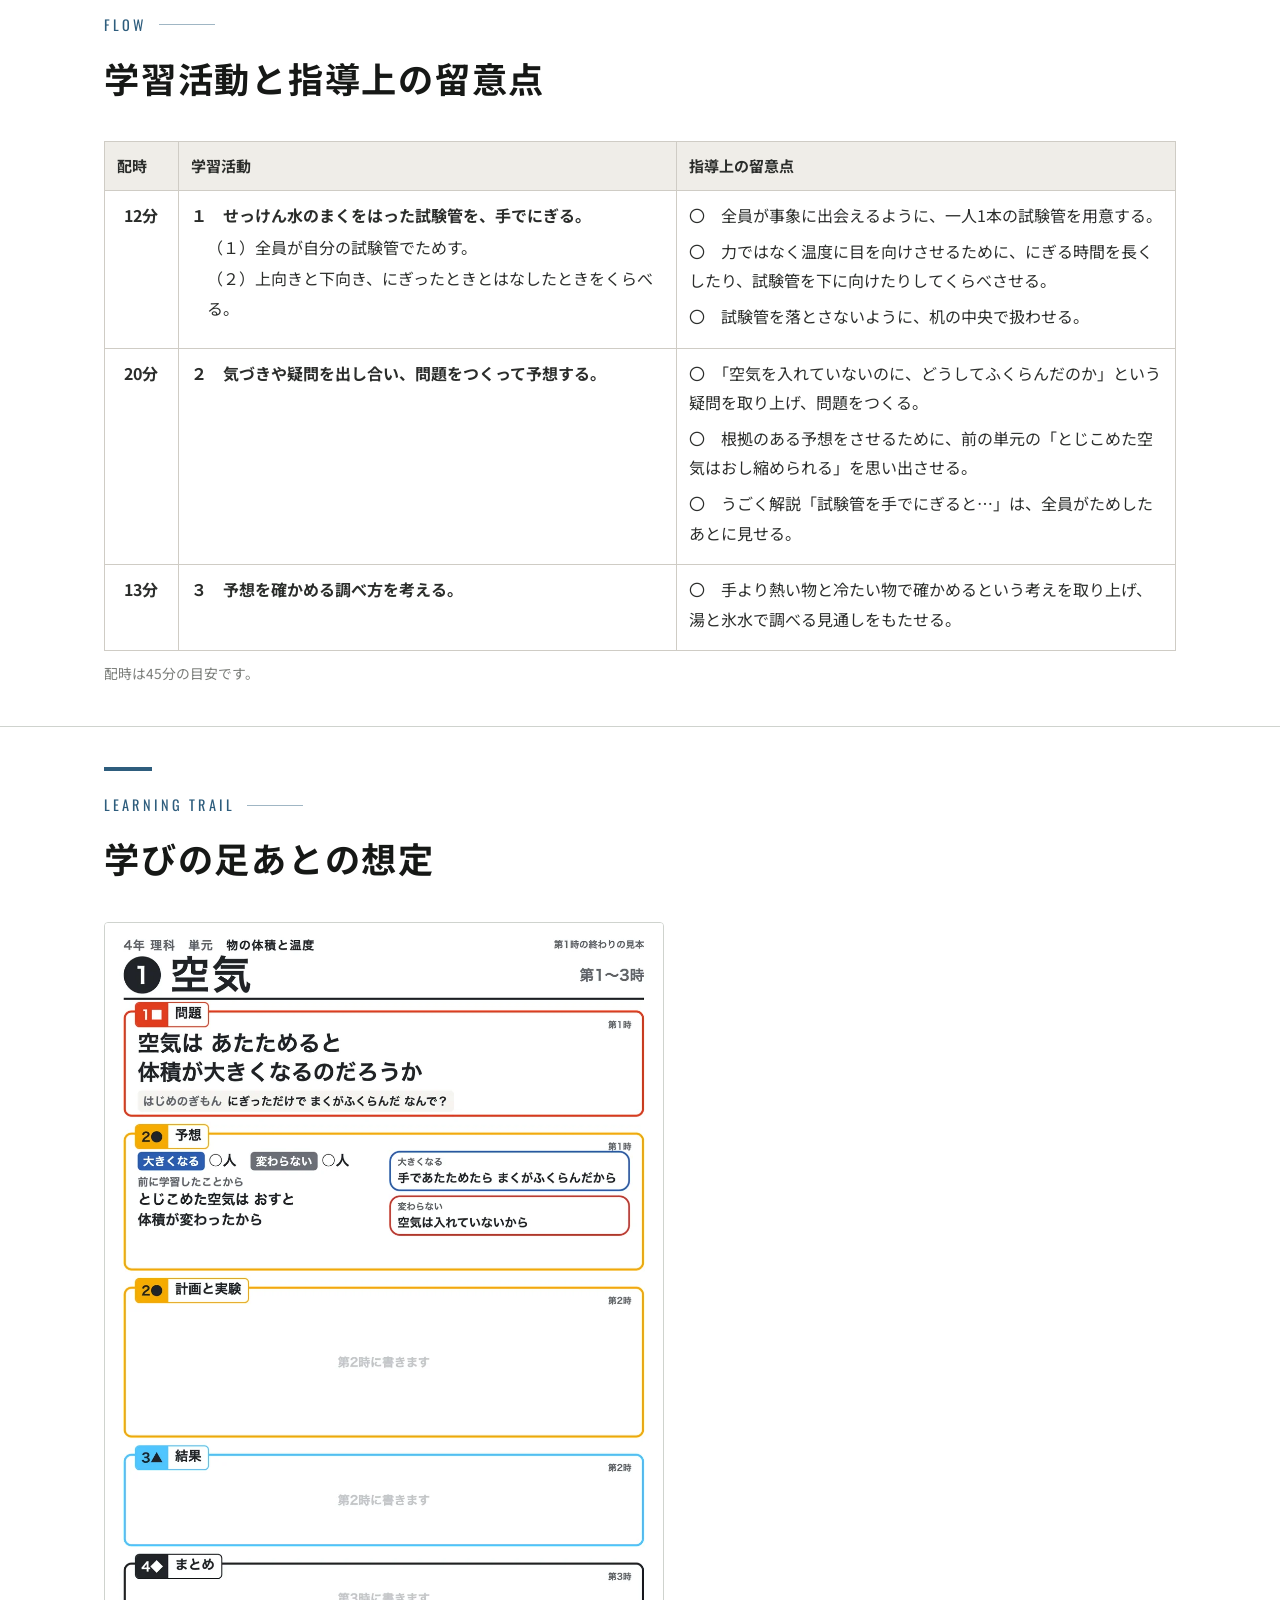
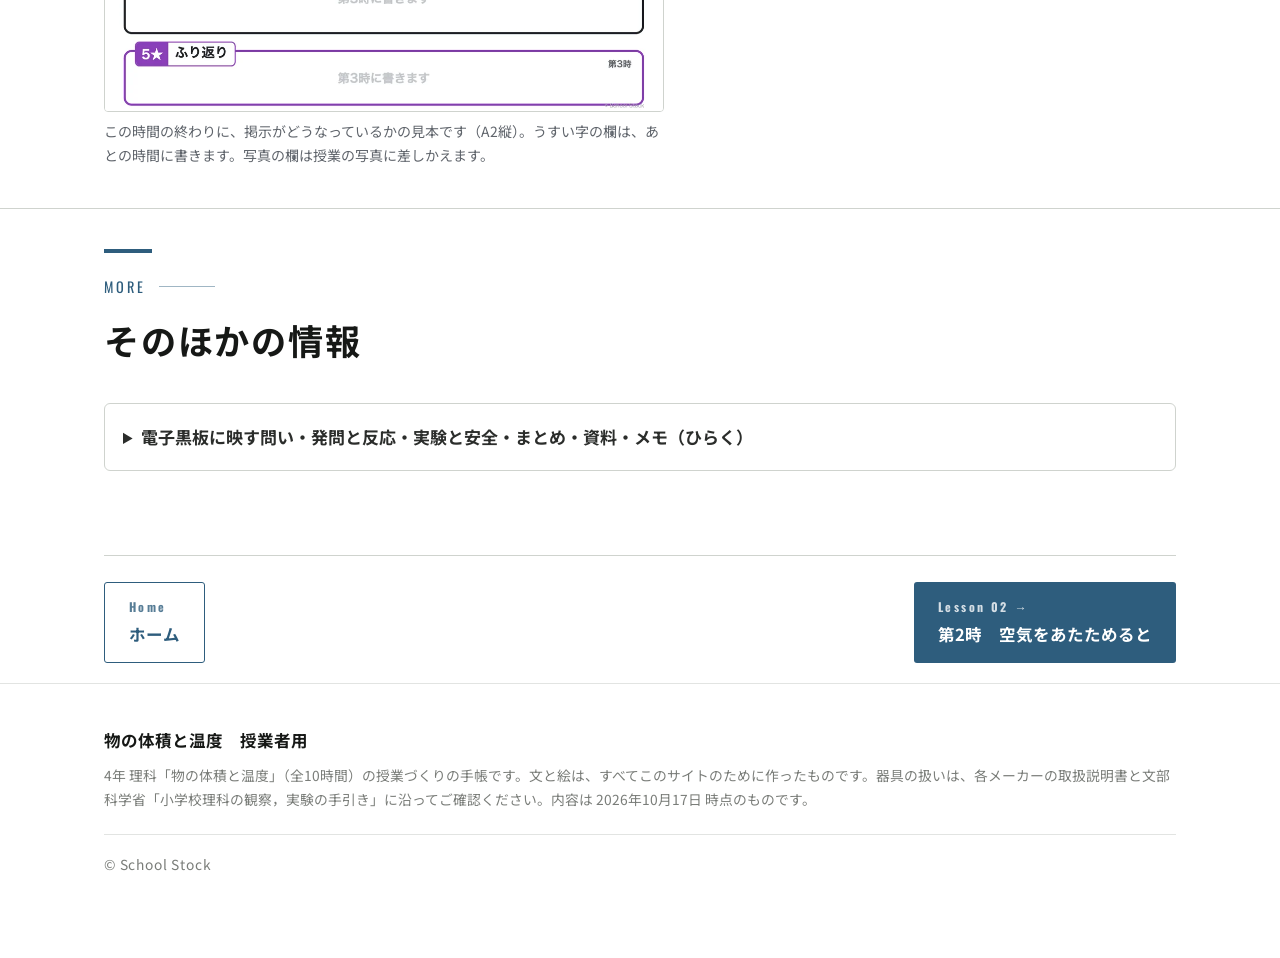
==== commit 2e64293a: "全10時間（本時8/10）に組み直し。各時間を板書・ノート・主眼・評価規準・活動の表・学びの足あとの順に。指導案・着眼表・授業用スライド・掲示物・説明スライド・単元の想定をダウンロードに追加 Co-A" ====
--- a/h01.html
+++ b/h01.html
@@ -18,31 +18,25 @@
 <link rel="preconnect" href="https://fonts.googleapis.com">
 <link rel="preconnect" href="https://fonts.gstatic.com" crossorigin>
 <link href="https://fonts.googleapis.com/css2?family=Noto+Sans+JP:wght@400;500;700;900&family=Oswald:wght@400;500&display=swap" rel="stylesheet">
-<link rel="stylesheet" href="assets/site.css?v=20261007232726">
+<link rel="stylesheet" href="assets/site.css?v=20261017215404">
 </head>
 <body>
 <header class="site-header"><div class="header-inner">
 <a class="brand" href="index.html"><span class="brand-main">物の体積と温度</span><small>4年 理科｜授業者用</small></a>
-<div class="header-right"><a class="head-dl" href="shiryo.html"><span class="dl-long">資料のダウンロード</span><span class="dl-short">資料</span></a><button class="nav-toggle" aria-label="メニュー" aria-expanded="false">メニュー</button></div>
-<nav class="gnav"><ul><li><a href="index.html">ホーム</a></li><li><a href="h01.html" aria-current="page" class="num">1</a></li><li><a href="h02.html" class="num">2</a></li><li><a href="h03.html" class="num">3</a></li><li><a href="h04.html" class="num">4</a></li><li><a href="h05.html" class="num">5</a></li><li><a href="h06.html" class="num">6</a></li><li><a href="h07.html" class="num">7</a></li><li><a href="h08.html" class="num">8</a></li><li><a href="h09.html" class="num">9</a></li><li><a href="shiryo.html">資料</a></li></ul></nav>
+<div class="header-right"><a class="head-dl head-doc" href="assets/files/shidoan.pdf" target="_blank" rel="noopener">指導案</a><a class="head-dl head-doc" href="assets/files/jugyosha_slide.pdf" target="_blank" rel="noopener"><span class="dl-long">単元の概要</span><span class="dl-short">概要</span></a><a class="head-dl" href="shiryo.html"><span class="dl-long">資料のダウンロード</span><span class="dl-short">資料</span></a><button class="nav-toggle" aria-label="メニュー" aria-expanded="false">メニュー</button></div>
+<nav class="gnav"><ul><li><a href="index.html">ホーム</a></li><li><a href="h01.html" aria-current="page" class="num">1</a></li><li><a href="h02.html" class="num">2</a></li><li><a href="h03.html" class="num">3</a></li><li><a href="h04.html" class="num">4</a></li><li><a href="h05.html" class="num">5</a></li><li><a href="h06.html" class="num">6</a></li><li><a href="h07.html" class="num">7</a></li><li><a href="h08.html" class="num">8</a></li><li><a href="h09.html" class="num">9</a></li><li><a href="h10.html" class="num">10</a></li><li><a href="shiryo.html">資料</a></li></ul></nav>
 </div></header>
-<div class="hero"><div class="hero-inner">
-<div class="hero-text"><p class="hero-era"><b>第1時</b>　第１次　空気①</p><p class="eyebrow">Lesson 01</p>
-<h1 class="ja-phrase">手でにぎると</h1>
-<p class="hero-mat">空気は、あたためると体積が大きくなるのだろうか</p>
-</div>
-<div class="hero-art"><img src="assets/img/wc_h01.webp" alt="手でにぎるとの水彩"></div>
-<p class="hero-en">Lesson 1 / A warm hand</p>
-</div></div>
-<nav class="stepnav" aria-label="このページの中身"><div class="wrap"><p class="sn-lab">このページ</p><ol><li><a href="#nerai" data-step="nerai"><span class="n">01</span><span class="t">ねらい</span></a></li><li><a href="#utsusu" data-step="utsusu"><span class="n">02</span><span class="t">映す</span></a></li><li><a href="#nagare" data-step="nagare"><span class="n">03</span><span class="t">流れ</span></a></li><li><a href="#jikken" data-step="jikken"><span class="n">04</span><span class="t">実験・活動</span></a></li><li><a href="#bansho" data-step="bansho"><span class="n">05</span><span class="t">板書</span></a></li><li><a href="#matome" data-step="matome"><span class="n">06</span><span class="t">まとめ・資料</span></a></li></ol></div></nav><section class="block" id="nerai"><div class="wrap"><div class="sec-head"><div class="sec-head-text"><p class="eyebrow">Aim</p><h2 class="ja-phrase">ねらい</h2></div></div><ul class="nerai"><li><span class="dk">見いだす・つかむ</span><p class="ka"><span class="lb">学習活動</span>・せっけん水の膜を張った試験管を手でにぎり、気づきや疑問を出し合って問題をつくる。</p><p class="su"><span class="lb">目指す児童の姿</span>手のあたたかさと膜のふくらみを関係付け、「空気は、あたためると体積が大きくなるのだろうか」という問題を見いだす。</p></li><li><span class="dk">見通す</span><p class="ka"><span class="lb">学習活動</span>・前単元の学習や生活経験を基に予想し、理由を書く。<br>・湯と氷水で調べる方法を考える。</p><p class="su"><span class="lb">目指す児童の姿</span>「空気には体積がある」という既習と関係付け、「あたためられて空気の体積が大きくなったのではないか」という根拠のある予想を発想し、表現している。</p></li></ul><p class="src">指導案の着眼１の表（第１次）より。第◯次の中での時間の割りふりは案です。</p></div></section>
-<section class="block" id="utsusu"><div class="wrap"><div class="sec-head"><div class="sec-head-text"><p class="eyebrow">On screen</p><h2 class="ja-phrase">電子黒板に映す</h2></div></div><div class="utsusu"><p class="lb">この時間の問い</p><p class="toi">空気は、あたためると<ruby>体積<rt>たいせき</rt></ruby>が大きくなるのだろうか</p><button type="button" class="btn-proj" data-proj="&lt;p class=&quot;plb&quot;&gt;第1時　この時間の問い&lt;/p&gt;&lt;p class=&quot;pt&quot;&gt;空気は、あたためると&lt;ruby&gt;体積&lt;rt&gt;たいせき&lt;/rt&gt;&lt;/ruby&gt;が大きくなるのだろうか&lt;/p&gt;">画面いっぱいに映す</button></div><div class="media"><video src="assets/img/ugoku_01_te_de_nigiru.mp4" poster="assets/img/ugoku_01_poster.webp" controls loop muted playsinline preload="none"></video><p>うごく解説「試験管を手でにぎると…」。答えは出さず「どうしてふくらんだのかな」で止まる。全員が自分の手でためしたあとに見せる。</p></div><p class="src">問題は、子どもとつくってから映します。ふりがなは、この欄だけに付けています。</p></div></section>
-<section class="block" id="nagare"><div class="wrap"><div class="sec-head"><div class="sec-head-text"><p class="eyebrow">Flow</p><h2 class="ja-phrase">学習の流れ</h2></div></div><div class="flow-wrap"><div class="two" style="display:grid;gap:14px"><div class="box"><h3>おもな発問</h3><ul class="tlist"><li>（にぎる前）試験管の口にまくをはったよ。手でにぎると、どうなるかな。</li><li>空気を入れていないのに、どうしてまくがふくらんだのだろう。</li><li>前の単元「とじこめた空気や水」で分かったことは使えないかな。</li><li>空気がどうなったと考えれば、まくのふくらみを説明できるかな。</li></ul></div><div class="box"><h3>予想される児童の反応</h3><ul class="voice"><li>にぎっただけでシャボン玉みたいにふくらんだ。なんで？</li><li>空気を入れていないのに、どうして？　中の何が変わったの？</li><li>手のあたたかさで、中の空気が大きくなったのかもしれない。</li></ul></div></div></div></div></section>
-<section class="block" id="jikken"><div class="wrap"><div class="sec-head"><div class="sec-head-text"><p class="eyebrow">Experiment</p><h2 class="ja-phrase">実験・活動</h2></div></div><h3 class="sub"><span class="en">Activity</span>レッツトライ（全員が自分の手で）</h3><div class="box"><h3>器具・準備</h3><ul class="tlist"><li>試験管（各自1本）</li><li>せっけん水を入れたペトリ皿</li><li>雑巾</li></ul></div><div class="box"><h3>手順</h3><ol class="tlist"><li>試験管の口をペトリ皿のせっけん水につけて、まくをはる。</li><li>試験管を手でにぎり、まくのようすを見る。</li><li>手をはなしたときのようすも見る。</li></ol></div><div class="box key"><h3>結果の見通し</h3>にぎるとまくがふくらみ、手をはなすと元にもどっていく。</div></div></section>
-<section class="block" id="bansho"><div class="wrap"><div class="sec-head"><div class="sec-head-text"><p class="eyebrow">Board</p><h2 class="ja-phrase">板書計画</h2></div></div><p class="src">マス目プリントメーカーの板書計画で作りました。黒板の下の3つの欄は「発問と、予想される反応」です。編集用ファイルは、マス目プリントメーカーの「ひらく」で読みこむと、そのまま直せます。</p><figure class="bfig"><figcaption><b>3分割</b>　物の体積と温度　第1時　3分割</figcaption><a href="assets/bansho/h01a.pdf" target="_blank" rel="noopener"><img src="assets/bansho/h01a.webp" alt="第1時の板書計画" loading="lazy"></a><p class="bdl"><a href="assets/bansho/h01a.pdf" download>PDF</a>　<a href="assets/bansho/h01a.json" download>編集用ファイル</a>　<a href="https://a-tozak.github.io/School_Stock/tools/masume-print/" target="_blank" rel="noopener">マス目プリントメーカーをひらく</a></p></figure></div></section>
-<section class="block" id="matome"><div class="wrap"><div class="sec-head"><div class="sec-head-text"><p class="eyebrow">Wrap up</p><h2 class="ja-phrase">まとめ・資料</h2></div></div><div class="box key"><h3>まとめの例</h3>手であたためると、試験管の口のまくがふくらんだ。空気があたためられて、体積が大きくなったのではないかと予想した。湯と氷水を使って確かめる。</div><div class="box"><h3>次の問い</h3>空気は、あたためると体積が大きくなるのだろうか（湯と氷水で確かめる）。</div><div class="box"><h3>メモ</h3><ul class="tlist"><li>全員が自分の手でにぎって、膜がふくらむ事象に出会えるようにする（着眼２）。</li></ul></div><div class="next-nav"><a class="btn-sub" href="index.html"><span><span class="lbl">Home</span>ホーム</span></a><a class="btn-main" href="h02.html"><span><span class="lbl">Lesson 02 →</span>第2時　空気をあたためると</span></a></div></div></section>
-<footer class="site-footer"><div class="wrap">
+<div class="lp-title"><div class="wrap"><p class="no">第1時　第１次　空気①</p><h1>手でにぎると</h1><p class="q"><b>問題</b>空気は、あたためると体積が大きくなるのだろうか</p></div></div>
+<nav class="stepnav" aria-label="このページの中身"><div class="wrap"><p class="sn-lab">このページ</p><ol><li><a href="#bansho" data-step="bansho"><span class="n">01</span><span class="t">板書</span></a></li><li><a href="#note" data-step="note"><span class="n">02</span><span class="t">ノート</span></a></li><li><a href="#shugan" data-step="shugan"><span class="n">03</span><span class="t">主眼</span></a></li><li><a href="#hyoka" data-step="hyoka"><span class="n">04</span><span class="t">評価</span></a></li><li><a href="#katsudo" data-step="katsudo"><span class="n">05</span><span class="t">活動</span></a></li><li><a href="#ashiato" data-step="ashiato"><span class="n">06</span><span class="t">足あと</span></a></li><li><a href="#more" data-step="more"><span class="n">07</span><span class="t">そのほか</span></a></li></ol></div></nav><div class="lp-body"><section class="block" id="bansho"><div class="wrap"><div class="sec-head"><div class="sec-head-text"><p class="eyebrow">Board</p><h2 class="ja-phrase">板書計画</h2></div></div><figure class="pimg"><a href="assets/bansho/h01a.pdf" target="_blank" rel="noopener"><img src="assets/bansho/h01a.webp" alt="第1時の板書計画"></a><figcaption>3分割の板書計画です。黒板の下の3つの欄は、発問と予想される反応です。画像を押すと、PDFで大きく見られます。<span class="bdl"><br><a href="assets/bansho/h01a.pdf" target="_blank" rel="noopener">PDFでひらく</a><a href="assets/bansho/h01a.json" download>編集用ファイル</a><a href="https://a-tozak.github.io/School_Stock/tools/masume-print/" target="_blank" rel="noopener">マス目プリントメーカー</a></span></figcaption></figure></div></section>
+<section class="block" id="note"><div class="wrap"><div class="sec-head"><div class="sec-head-text"><p class="eyebrow">Notebook</p><h2 class="ja-phrase">児童のノート</h2></div></div><figure class="pimg"><a href="assets/note/h01_note_rei.pdf" target="_blank" rel="noopener"><img src="assets/note/h01_note_rei.webp" alt="第1時のノートの記入例" loading="lazy"></a><figcaption>B5ノートの見開き（5mm方眼）の記入例です。青い字が子どもの書く所で、題名と問題は刷ってあります。画像を押すと、PDFで大きく見られます。<span class="bdl"><br><a href="assets/note/h01_note.pdf" target="_blank" rel="noopener">配るノート（PDF）</a><a href="assets/note/h01_note_rei.pdf" target="_blank" rel="noopener">記入例（PDF）</a></span></figcaption></figure></div></section>
+<section class="block" id="shugan"><div class="wrap"><div class="sec-head"><div class="sec-head-text"><p class="eyebrow">Aim</p><h2 class="ja-phrase">主眼</h2></div></div><p class="shugan">試験管をにぎるとまくがふくらむことについて、気づきや疑問を出し合う活動を通して、手のあたたかさとまくのふくらみを関係付けて「空気は、あたためると体積が大きくなるのだろうか」という問題を見いだし、前の単元の学習を基に予想することができる。</p></div></section>
+<section class="block" id="hyoka"><div class="wrap"><div class="sec-head"><div class="sec-head-text"><p class="eyebrow">Assessment</p><h2 class="ja-phrase">評価規準</h2></div></div><table class="htable"><colgroup><col class="k"><col><col class="m"></colgroup><thead><tr><th>観点</th><th>評価規準</th><th>方法</th></tr></thead><tbody><tr><th>思考・判断・表現</th><td>手のあたたかさとまくのふくらみを関係付けて問題を見いだし、前の単元の学習を基に、根拠のある予想を表現している。</td><td>ノート・発言</td></tr></tbody></table></div></section>
+<section class="block" id="katsudo"><div class="wrap"><div class="sec-head"><div class="sec-head-text"><p class="eyebrow">Flow</p><h2 class="ja-phrase">学習活動と指導上の留意点</h2></div></div><table class="atable"><colgroup><col class="t"><col><col></colgroup><thead><tr><th>配時</th><th>学習活動</th><th>指導上の留意点</th></tr></thead><tbody><tr><td class="t">12分</td><td><p class="act">１　せっけん水のまくをはった試験管を、手でにぎる。</p><p class="sub">（１）全員が自分の試験管でためす。</p><p class="sub">（２）上向きと下向き、にぎったときとはなしたときをくらべる。</p></td><td><p class="nt">〇　全員が事象に出会えるように、一人1本の試験管を用意する。</p><p class="nt">〇　力ではなく温度に目を向けさせるために、にぎる時間を長くしたり、試験管を下に向けたりしてくらべさせる。</p><p class="nt">〇　試験管を落とさないように、机の中央で扱わせる。</p></td></tr><tr><td class="t">20分</td><td><p class="act">２　気づきや疑問を出し合い、問題をつくって予想する。</p></td><td><p class="nt">〇　「空気を入れていないのに、どうしてふくらんだのか」という疑問を取り上げ、問題をつくる。</p><p class="nt">〇　根拠のある予想をさせるために、前の単元の「とじこめた空気はおし縮められる」を思い出させる。</p><p class="nt">〇　うごく解説「試験管を手でにぎると…」は、全員がためしたあとに見せる。</p></td></tr><tr><td class="t">13分</td><td><p class="act">３　予想を確かめる調べ方を考える。</p></td><td><p class="nt">〇　手より熱い物と冷たい物で確かめるという考えを取り上げ、湯と氷水で調べる見通しをもたせる。</p></td></tr></tbody></table><p class="src">配時は45分の目安です。</p></div></section>
+<section class="block" id="ashiato"><div class="wrap"><div class="sec-head"><div class="sec-head-text"><p class="eyebrow">Learning trail</p><h2 class="ja-phrase">学びの足あとの想定</h2></div></div><figure class="pimg ashiato"><a href="assets/ashiato/h01.webp" target="_blank" rel="noopener"><img src="assets/ashiato/h01.webp" alt="第1時の終わりの学びの足あと" loading="lazy"></a><figcaption>この時間の終わりに、掲示がどうなっているかの見本です（A2縦）。うすい字の欄は、あとの時間に書きます。写真の欄は授業の写真に差しかえます。</figcaption></figure></div></section>
+<section class="block" id="more"><div class="wrap"><div class="sec-head"><div class="sec-head-text"><p class="eyebrow">More</p><h2 class="ja-phrase">そのほかの情報</h2></div></div><details class="more"><summary>電子黒板に映す問い・発問と反応・実験と安全・まとめ・資料・メモ（ひらく）</summary><h3>電子黒板に映す問い</h3><div class="utsusu"><p class="toi">空気は、あたためると<ruby>体積<rt>たいせき</rt></ruby>が大きくなるのだろうか</p><button type="button" class="btn-proj" data-proj="&lt;p class=&quot;plb&quot;&gt;第1時　この時間の問い&lt;/p&gt;&lt;p class=&quot;pt&quot;&gt;空気は、あたためると&lt;ruby&gt;体積&lt;rt&gt;たいせき&lt;/rt&gt;&lt;/ruby&gt;が大きくなるのだろうか&lt;/p&gt;">画面いっぱいに映す</button></div><div class="media"><video src="assets/img/ugoku_01_te_de_nigiru.mp4" poster="assets/img/ugoku_01_poster.webp" controls loop muted playsinline preload="none"></video><p>うごく解説「試験管を手でにぎると…」。答えは出さず「どうしてふくらんだのかな」で止まる。全員が自分の手でためしたあとに見せる。</p></div><h3>おもな発問</h3><ul class="tlist"><li>（にぎる前）試験管の口にまくをはったよ。手でにぎると、どうなるかな。</li><li>空気を入れていないのに、どうしてまくがふくらんだのだろう。</li><li>前の単元「とじこめた空気や水」で分かったことは使えないかな。</li><li>空気がどうなったと考えれば、まくのふくらみを説明できるかな。</li></ul><h3>予想される児童の反応</h3><ul class="tlist"><li>にぎっただけでシャボン玉みたいにふくらんだ。なんで？</li><li>空気を入れていないのに、どうして？　中の何が変わったの？</li><li>手のあたたかさで、中の空気が大きくなったのかもしれない。</li></ul><h3>レッツトライ（全員が自分の手で）</h3><p><b>器具・準備</b></p><ul class="tlist"><li>試験管（各自1本）</li><li>せっけん水を入れたペトリ皿</li><li>雑巾</li></ul><p><b>手順</b></p><ol class="tlist"><li>試験管の口をペトリ皿のせっけん水につけて、まくをはる。</li><li>試験管を手でにぎり、まくのようすを見る。</li><li>手をはなしたときのようすも見る。</li></ol><p><b>結果の見通し</b>　にぎるとまくがふくらみ、手をはなすと元にもどっていく。</p><h3>まとめの例</h3><p>手であたためると、試験管の口のまくがふくらんだ。空気があたためられて、体積が大きくなったのではないかと予想した。湯と氷水を使って確かめる。</p><h3>次の問い</h3><p>空気は、あたためると体積が大きくなるのだろうか（湯と氷水で確かめる）。</p><h3>着眼１の目指す児童の姿（第１次）</h3><p>手のあたたかさと膜のふくらみを関係付け、「空気は、あたためると体積が大きくなるのだろうか」という問題を見いだす。　「空気には体積がある」という既習と関係付け、「あたためられて空気の体積が大きくなったのではないか」という根拠のある予想を発想し、表現している。</p><h3>メモ</h3><ul class="tlist"><li>全員が自分の手でにぎって、膜がふくらむ事象に出会えるようにする（着眼２）。</li></ul></details></div></section>
+</div><div class="wrap"><div class="next-nav"><a class="btn-sub" href="index.html"><span><span class="lbl">Home</span>ホーム</span></a><a class="btn-main" href="h02.html"><span><span class="lbl">Lesson 02 →</span>第2時　空気をあたためると</span></a></div></div><footer class="site-footer"><div class="wrap">
 <p class="f-name">物の体積と温度　授業者用</p>
-<p class="f-sub">4年 理科「物の体積と温度」（全9時間）の授業づくりの手帳です。文と絵は、すべてこのサイトのために作ったものです。器具の扱いは、各メーカーの取扱説明書と文部科学省「小学校理科の観察，実験の手引き」に沿ってご確認ください。内容は 2026年10月7日 時点のものです。</p>
+<p class="f-sub">4年 理科「物の体積と温度」（全10時間）の授業づくりの手帳です。文と絵は、すべてこのサイトのために作ったものです。器具の扱いは、各メーカーの取扱説明書と文部科学省「小学校理科の観察，実験の手引き」に沿ってご確認ください。内容は 2026年10月17日 時点のものです。</p>
 <p class="f-copy">© School Stock</p>
 </div></footer>
 <div class="proj" id="proj" hidden><button type="button" class="proj-close" aria-label="とじる">とじる</button><div class="proj-body" id="proj-body"></div></div>
--- a/assets/site.css
+++ b/assets/site.css
@@ -313,6 +313,47 @@
 /* ---- 資料番号（教科書と同じ、ア・イ・ウ）---- */
 .sl{display:inline-block;background:var(--accent);color:#fff;font-weight:700;font-size:13px;line-height:1;padding:5px 7px;border-radius:3px;margin-right:8px;vertical-align:2px;letter-spacing:0}
 h3.sub .sl{vertical-align:3px}
+
+/* 2026-10-17 各時間のページを「板書→ノート→主眼→評価規準→活動の表→学びの足あと」に組み直した */
+.head-doc{background:#fff;color:var(--accent);border:2px solid var(--accent);padding:7px 15px}
+.lp-title{border-bottom:1px solid var(--rule);background:#fbfaf7}
+.lp-title .wrap{padding-top:28px;padding-bottom:22px}
+.lp-title .no{font-weight:700;color:#5f646b;font-size:15px;margin:0}
+.lp-title h1{font-size:30px;line-height:1.4;margin:6px 0 10px}
+.lp-title .q{font-size:18px;line-height:1.8;margin:0;font-weight:700}
+.lp-title .q b{display:inline-block;background:#c8372d;color:#fff;font-size:13px;padding:2px 8px;border-radius:3px;margin-right:8px;vertical-align:2px}
+.lp-body{font-size:17px;line-height:1.95}
+.lp-body section.block{padding:40px 0}
+.pimg{margin:0}
+.pimg img{width:100%;height:auto;border:1px solid var(--rule);border-radius:4px;background:#fff}
+.pimg figcaption{font-size:14px;color:#5f646b;margin-top:8px;line-height:1.7}
+.pimg .bdl a{margin-right:14px}
+.shugan{font-size:18px;line-height:2;margin:0;padding:18px 22px;background:#f6f5f1;border-left:6px solid var(--accent)}
+.htable,.atable{width:100%;border-collapse:collapse;table-layout:fixed;background:#fff;font-size:16px;line-height:1.85}
+.htable th,.htable td,.atable th,.atable td{border:1px solid #cfccc5;padding:10px 12px;vertical-align:top;overflow-wrap:anywhere}
+.htable thead th,.atable thead th{background:#efede8;text-align:left;font-size:15px}
+.htable col.k{width:11.5em}.htable col.m{width:8em}
+.atable col.t{width:4.6em}
+.atable td.t{text-align:center;font-weight:700;white-space:nowrap}
+.atable .act{font-weight:700;margin:0}
+.atable .sub{margin:2px 0 0 1em}
+.atable .kid{margin:6px 0 0;padding:6px 10px;background:#f6f5f1;border-radius:6px;font-size:15px}
+.atable .kid::before{content:"児童　";font-weight:700;color:#5f646b;font-size:13px}
+.atable .nt{margin:0 0 6px}
+.atable .hy{margin:8px 0 0;padding:8px 10px;border:2px solid #2a5db0;border-radius:4px;font-size:15px}
+.atable tr.span td{background:#fff8f6;font-weight:700}
+.atable tr.span td b{display:inline-block;background:#c8372d;color:#fff;font-size:13px;padding:1px 8px;border-radius:3px;margin-right:8px}
+.atable tr.span.plan td b{background:#2a5db0}
+.ashiato{max-width:560px}
+details.more{border:1px solid var(--rule);border-radius:6px;padding:4px 18px;background:#fff}
+details.more summary{cursor:pointer;font-weight:700;padding:12px 0;font-size:17px}
+details.more h3{font-size:17px;margin:22px 0 8px}
+.docbtns{display:grid;gap:16px;grid-template-columns:repeat(auto-fit,minmax(260px,1fr));margin:8px 0 0}
+.docbtns a.big{display:block;text-decoration:none;color:inherit;border:2px solid var(--accent);border-radius:8px;padding:18px 20px;background:#fff}
+.docbtns a.big b{display:block;font-size:20px;color:var(--accent)}
+.docbtns a.big span{display:block;font-size:14px;color:#5f646b;line-height:1.55;margin-top:4px}
+.docsub{font-size:14px;line-height:1.8;margin:16px 0 0;color:#5f646b}
+@media (max-width:640px){.header-right .head-dl:not(.head-doc){display:none}.header-right{gap:6px}.lp-body{font-size:16px}.lp-title h1{font-size:24px}.htable col.k{width:6.5em}.htable col.m{width:5.5em}.atable,.htable{font-size:15.5px}.atable thead,.htable thead{display:none}.atable,.atable tbody,.atable tr,.atable td,.htable,.htable tbody,.htable tr,.htable th,.htable td{display:block;width:100%;box-sizing:border-box}.atable tr,.htable tr{border:1px solid #cfccc5;border-radius:6px;margin:0 0 14px;overflow:hidden}.atable td,.htable th,.htable td{border:0;border-top:1px solid #e6e3dd}.atable td:first-child,.htable th{border-top:0}.atable td.t{text-align:left;background:#efede8}.atable td.t::before{content:'配時　';font-size:13px;color:#5f646b}.atable tr:not(.span) td:nth-child(2)::before{content:'学習活動';display:block;font-size:13px;color:#5f646b;font-weight:700}.atable tr:not(.span) td:nth-child(3)::before{content:'指導上の留意点';display:block;font-size:13px;color:#5f646b;font-weight:700}.htable th{background:#efede8}.htable td:last-child::before{content:'方法　';font-size:13px;color:#5f646b}.head-doc{padding:6px 9px}}
 
 /* 授業者用の足し分（2026-10-06） */
 .cards6{display:grid;grid-template-columns:repeat(3,1fr);gap:12px;margin:14px 0 0}
